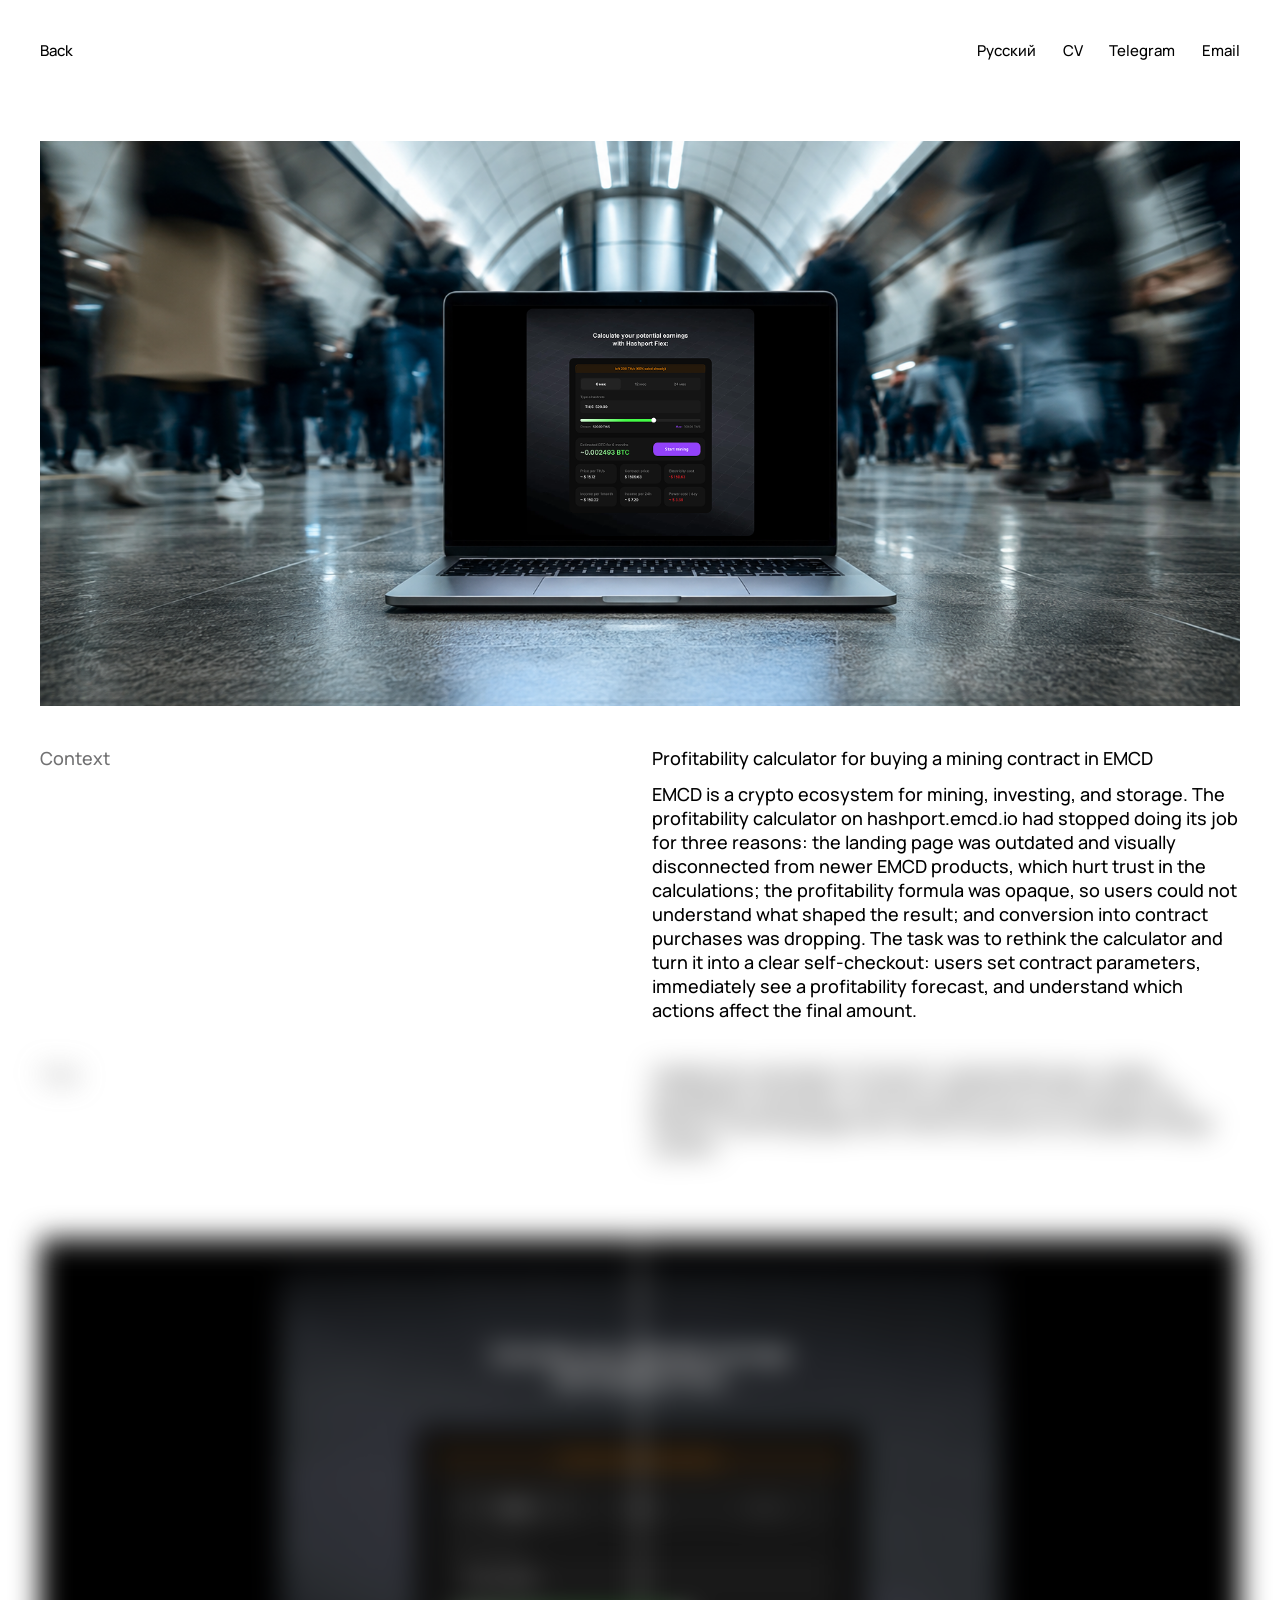
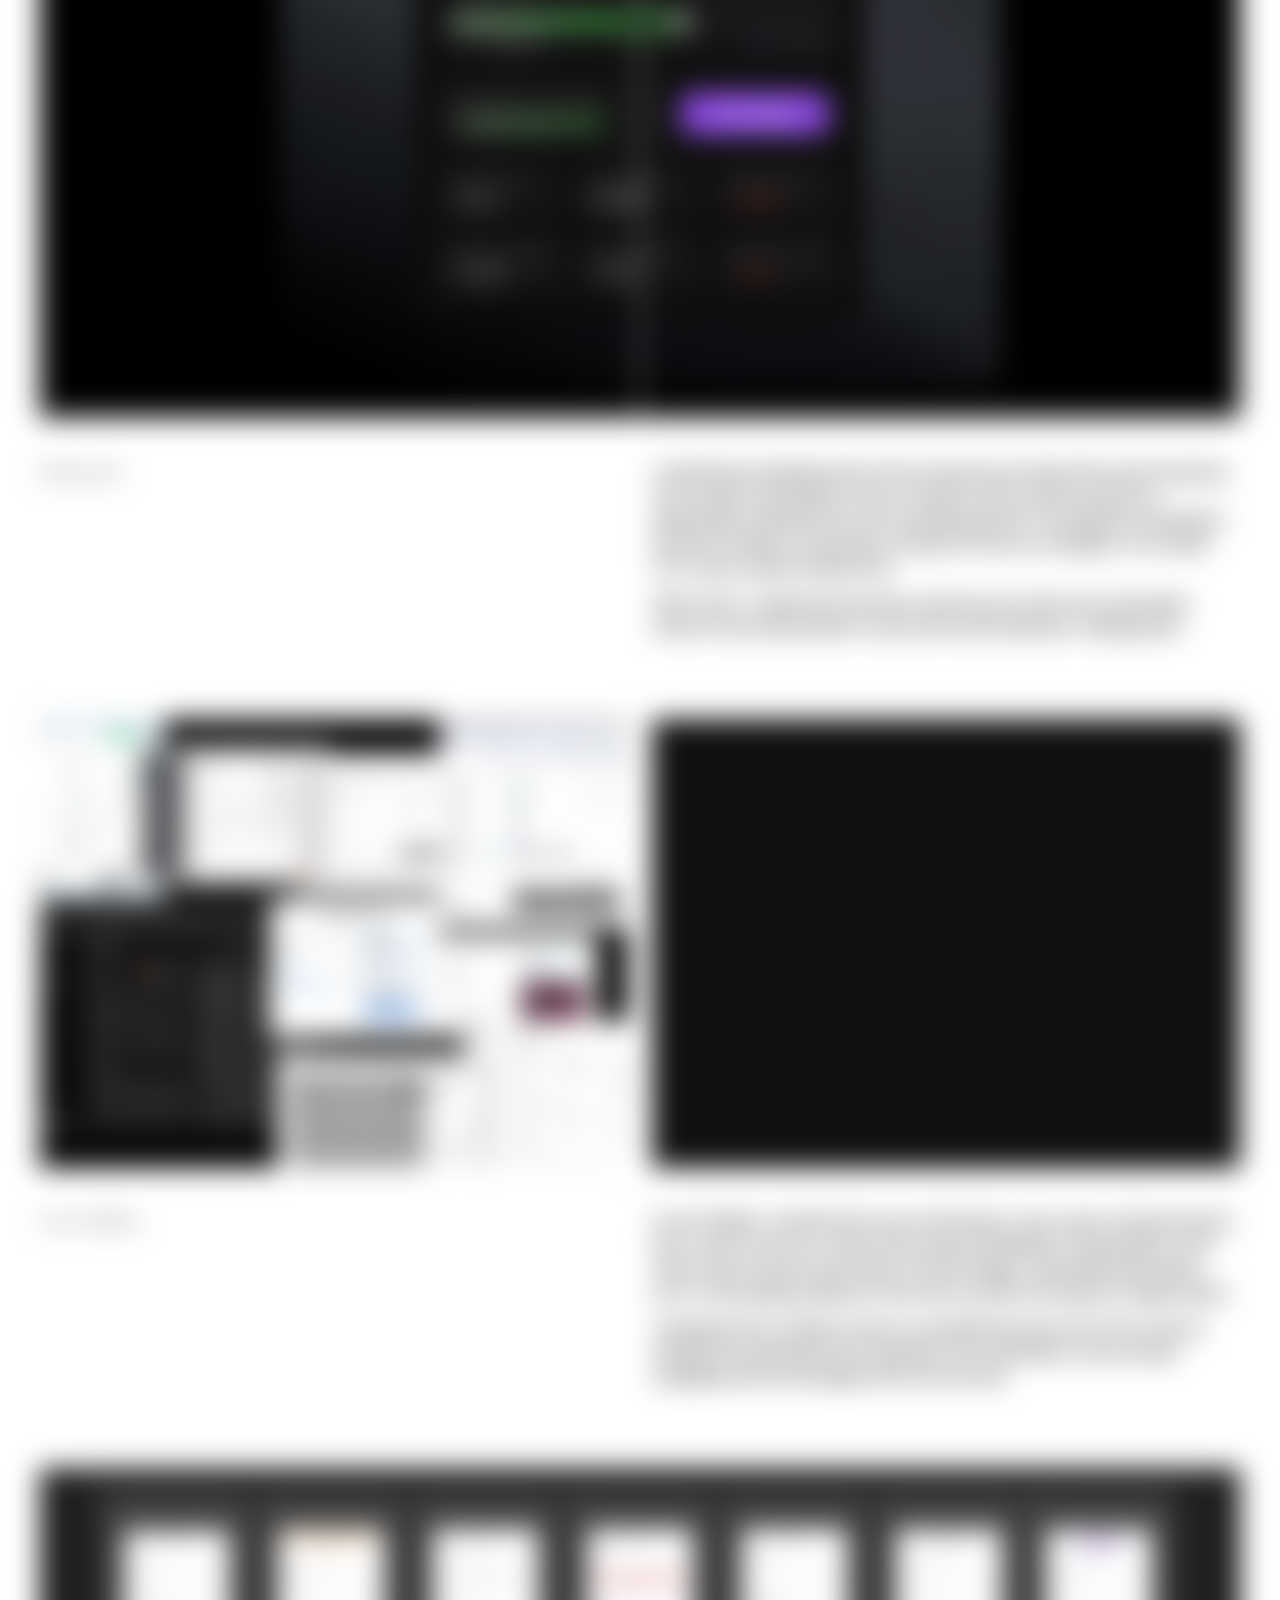
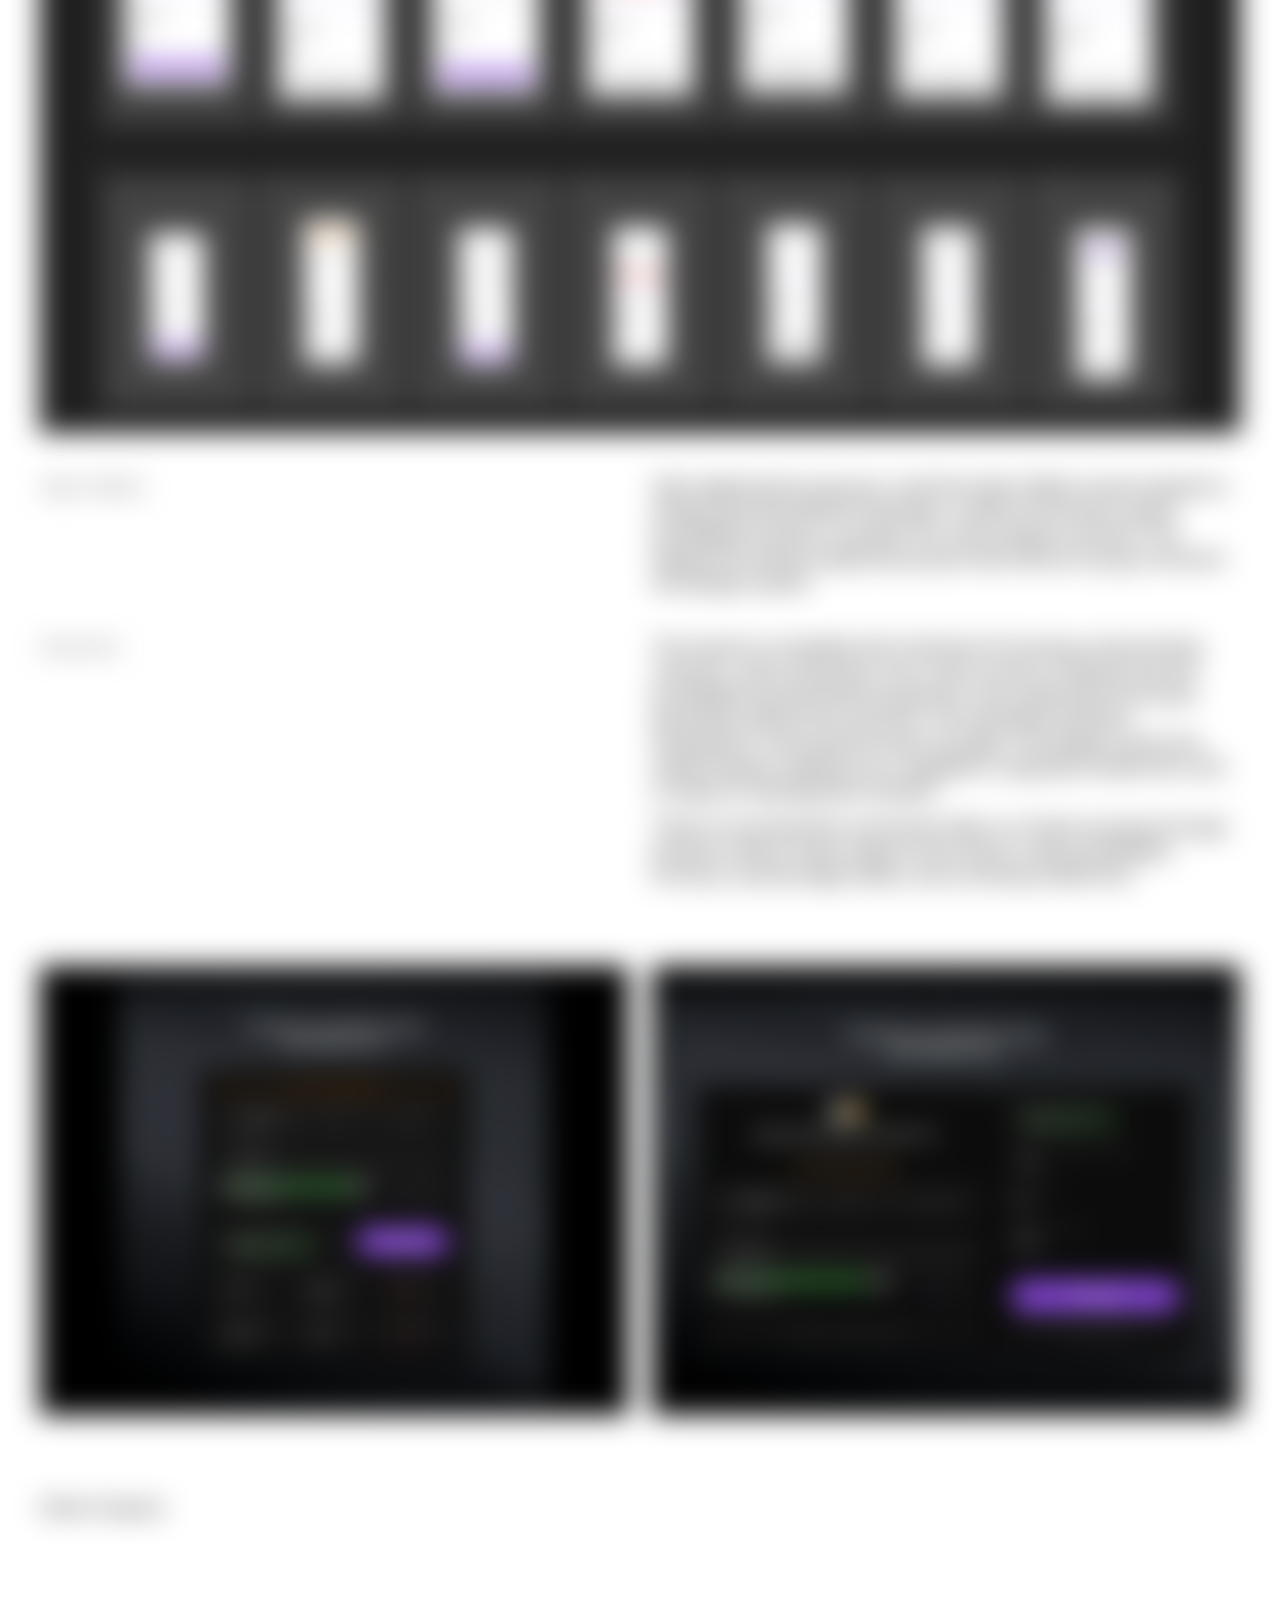
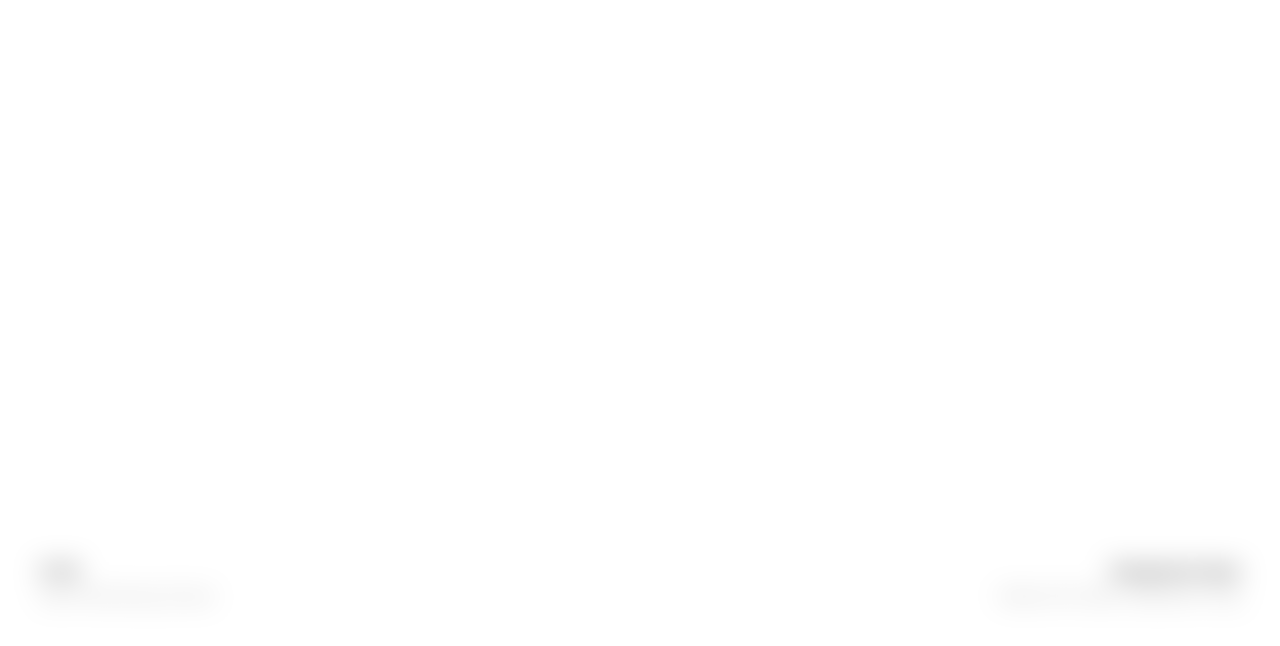
==== emcd.html @ fde72628 "Add bilingual language switcher" ====
<!DOCTYPE html>
<html lang="ru">
<head>
  <meta charset="UTF-8" />
  <meta name="viewport" content="width=device-width, initial-scale=1.0" />
  <title>EMCD — кейс Ярослава</title>
  <link rel="preconnect" href="https://fonts.googleapis.com">
  <link rel="preconnect" href="https://fonts.gstatic.com" crossorigin>
  <link href="https://fonts.googleapis.com/css2?family=Manrope:wght@500&display=swap" rel="stylesheet">
  <link rel="icon" type="image/png" sizes="16x16" href="assets/favicon-16.png" />
  <link rel="icon" type="image/png" sizes="32x32" href="assets/favicon-32.png" />
  <link rel="icon" type="image/png" sizes="512x512" href="assets/favicon-512.png" />
  <link rel="apple-touch-icon" href="assets/apple-touch-icon.png" />
  <link rel="stylesheet" href="styles.css?v=i18n-language-switch" />
</head>
<body>
  <main class="page case-page">
    <header class="site-header site-header--case">
      <a class="case-back-link" href="index.html#projects">Вернуться назад</a>

      <nav class="nav" aria-label="Навигация">
        <button class="language-toggle" type="button" data-language-toggle aria-label="Переключить язык на английский">English</button>
        <a href="https://disk.yandex.ru/i/p9AXZRnwgouGiw" target="_blank" rel="noreferrer">CV</a>
        <a href="https://t.me/flayleone" target="_blank" rel="noreferrer">Telegram</a>
        <a href="mailto:design.flayle@mail.ru" aria-label="Написать письмо на design.flayle@mail.ru">Почта</a>
      </nav>
    </header>

    <article class="case-detail" aria-labelledby="emcd-case-title">
      <div class="case-section case-section--intro">
        <section class="case-detail__hero">
          <video
            class="case-detail__video"
            src="assets/video/hero-hover.mp4"
            poster="assets/figma/emcd-case/hero.png"
            autoplay
            muted
            loop
            playsinline
            preload="auto"
            aria-label="Анимация калькулятора доходности EMCD"
          ></video>
        </section>

        <section class="case-text-stack" aria-label="Описание проекта EMCD">
        <div class="case-row">
          <p class="case-row__label">Контекст</p>
          <div class="case-row__content">
            <h1 id="emcd-case-title">Калькулятор доходности для покупки майнинг-контракта в EMCD</h1>
            <p>EMCD — крипто-экосистема для майнинга, инвестиций и хранения. Калькулятор доходности на hashport.emcd.io перестал справляться со своей задачей по трём причинам: лендинг устарел и визуально выпадал из новых продуктов EMCD, что подрывало доверие к расчётам; формула доходности была непрозрачной, и пользователь не понимал, из чего складывается результат; на этом фоне снижалась конверсия в покупку контракта. Нужно было переосмыслить калькулятор и превратить его в понятный self-checkout: пользователь задаёт параметры контракта, сразу видит прогноз доходности и понимает, какие действия влияют на итоговую сумму.</p>
          </div>
        </div>

        <div class="case-row">
          <p class="case-row__label">Задача</p>
          <p class="case-row__content">Обновить UX и UI калькулятора: пересобрать ввод данных, состояния, расчёт доходности и мобильный сценарий так, чтобы решение легло в визуальный язык EMCD даже без доступа к полноценной дизайн-системе.</p>
        </div>
        </section>
      </div>

      <div class="case-section">
        <section class="case-before-after" aria-label="Сравнение первого и обновлённого варианта калькулятора">
        <div class="before-after" data-before-after data-no-lightbox>
          <figure class="before-after__figure before-after__figure--after">
            <img src="assets/figma/emcd-case/calculator-expanded.png" alt="Расширенный вариант калькулятора EMCD" loading="lazy" decoding="async" draggable="false" />
            <figcaption class="before-after__label before-after__label--after">Стало</figcaption>
          </figure>
          <figure class="before-after__figure before-after__figure--before">
            <img src="assets/figma/emcd-case/calculator-compact.png" alt="Компактный вариант калькулятора EMCD" loading="lazy" decoding="async" draggable="false" />
            <figcaption class="before-after__label before-after__label--before">Было</figcaption>
          </figure>
          <div class="before-after__divider" aria-hidden="true">
            <span class="before-after__handle"></span>
          </div>
          <input class="before-after__range" type="range" min="0" max="100" value="50" aria-label="Проведите, чтобы сравнить было и стало" oninput="this.closest('.before-after').style.setProperty('--position', `${this.value}%`)" />
        </div>
        </section>

        <section class="case-row">
        <p class="case-row__label">Дискавери</p>
        <div class="case-row__content">
          <p>Я начал с разбора сценария покупки контракта и изучил, как похожие калькуляторы устроены в финтехе и криптопродуктах. Отдельно отметил точки потери доверия: непрозрачную формулу расчёта, скрытые ограничения, резкую смену валюты, неочевидный CTA и слабый мобильный сценарий.</p>
          <p>После этого собрал референсы интерфейсов, где калькулятор работает не как декоративный блок, а как главный инструмент принятия решения.</p>
        </div>
        </section>
      </div>

      <div class="case-section">
        <section class="case-image-grid" aria-label="Дискавери и референсы">
        <figure class="case-figure">
          <img src="assets/figma/emcd-case/discovery-board.png" alt="Доска с исследованием сценария калькулятора" loading="lazy" decoding="async" />
        </figure>
        <figure class="case-figure">
          <img src="assets/figma/emcd-case/references-board.png" alt="Доска с UI и UX референсами калькуляторов" loading="lazy" decoding="async" />
        </figure>
        </section>

        <section class="case-row">
        <p class="case-row__label">Low-fidelity</p>
        <div class="case-row__content">
          <p>В low-fidelity я проверил основную механику: как пользователь выбирает мощность, срок и валюту, где видит пересчёт доходности и в какой момент переходит к покупке. На этом же этапе заложил пустые, ошибочные и загрузочные состояния, чтобы сценарий не разваливался на краевых случаях.</p>
          <p>Мобильную версию проектировал параллельно, потому что для такого сценария нельзя просто сжать десктоп: калькулятор должен оставаться читаемым и управляемым одним большим пальцем.</p>
        </div>
        </section>
      </div>

      <div class="case-section">
        <section class="case-media-wide">
          <img src="assets/figma/emcd-case/mobile-flow.png" alt="Low-fidelity мобильный сценарий калькулятора EMCD" loading="lazy" decoding="async" />
        </section>

        <div class="case-text-stack">
          <section class="case-row">
            <p class="case-row__label">High-fidelity</p>
            <p class="case-row__content">После согласования структуры я собрал high-fidelity-версию на базе уже запущенных интерфейсов EMCD: тёмная среда, зелёный акцент доходности, фиолетовый CTA и компактные контролы. Так решение сохранило ощущение продукта без попытки заново изобретать дизайн-систему.</p>
          </section>

          <section class="case-row">
            <p class="case-row__label">Результат</p>
            <div class="case-row__content">
              <p>Получился цельный self-checkout для покупки виртуального майнинг-контракта: пользователь задаёт мощность, срок и валюту, сразу видит прогноз доходности до оплаты и понимает, как каждый параметр влияет на итог. Расчёт стал прозрачным — исчезла главная точка потери доверия. Макет покрывает ключевые состояния (empty, loading, error, disabled), отдельный мобильный поток и <span class="review-highlight">готов к передаче в разработку</span>.</p>
              <p>Продовых данных по конверсии нет, поэтому фиксирую критерии успеха: меньше шагов до результата, понятная формула доходности, закрытые краевые состояния и рабочий сценарий с телефона.</p>
            </div>
          </section>
        </div>
      </div>

      <section class="case-image-grid" aria-label="Финальный интерфейс калькулятора">
        <figure class="case-figure">
          <img src="assets/figma/emcd-case/calculator-expanded.png" alt="Финальный интерфейс калькулятора EMCD" loading="lazy" decoding="async" />
        </figure>
        <figure class="case-figure">
          <img src="assets/figma/emcd-case/final-calculator.png" alt="Экран результата расчёта доходности EMCD" loading="lazy" decoding="async" />
        </figure>
      </section>

      <section class="case-more" aria-labelledby="case-more-title">
        <h2 id="case-more-title">Другие проекты</h2>

        <div class="case-more__grid">
          <article class="project-card">
            <a class="media-link" href="https://www.figma.com/design/2gKpVwCMZ40j6hAI0BW8qh/%D1%82%D0%B5%D1%81%D1%82%D0%BE%D0%B2%D0%BE%D0%B5-%D1%82-%D0%B1%D0%B0%D0%BD%D0%BA--%D0%A5%D0%BE%D1%85%D0%BB%D0%BE%D0%B2-%D0%AF%D0%92?node-id=105-17&t=0yMS1hmKythBpdQA-1" target="_blank" rel="noreferrer" aria-label="Открыть фигму сервиса беспилотного такси">
              <img src="assets/figma/taxi.png" alt="Сервис отслеживания беспилотного такси" loading="lazy" decoding="async" />
            </a>
            <h3>Сервис отслеживания беспилотного такси для T-Bank</h3>
            <a class="text-link" href="https://www.figma.com/design/2gKpVwCMZ40j6hAI0BW8qh/%D1%82%D0%B5%D1%81%D1%82%D0%BE%D0%B2%D0%BE%D0%B5-%D1%82-%D0%B1%D0%B0%D0%BD%D0%BA--%D0%A5%D0%BE%D1%85%D0%BB%D0%BE%D0%B2-%D0%AF%D0%92?node-id=105-17&t=0yMS1hmKythBpdQA-1" target="_blank" rel="noreferrer">Открыть фигму</a>
          </article>

          <article class="project-card">
            <a class="media-link" href="nfp.html" aria-label="Открыть проект National Factoring Platform">
              <img src="assets/figma/nfp.png" alt="Факторинговая платформа на ноутбуке" loading="lazy" decoding="async" />
            </a>
            <h3>UX-переработка MVP факторинговой платформы National Factoring Platform</h3>
            <a class="text-link" href="nfp.html">Смотреть проект</a>
          </article>

          <article class="project-card">
            <a class="media-link" href="https://www.figma.com/design/1VLuXWwoQtCoX5d05HNwGK/%D0%A2%D0%B5%D1%81%D1%82%D0%BE%D0%B2%D0%BE%D0%B5-%D0%B7%D0%B0%D0%B4%D0%B0%D0%BD%D0%B8%D0%B5-%D0%B2-Stobix?node-id=2002-1115&t=e57nXk7ToE3B3E3Z-1" target="_blank" rel="noreferrer" aria-label="Открыть фигму карточки анализа сделки Stobix">
              <img src="assets/figma/stobix-card.png" alt="Карточка анализа сделки Stobix" loading="lazy" decoding="async" />
            </a>
            <h3>Переработка карточки анализа сделки для Stobix</h3>
            <a class="text-link" href="https://www.figma.com/design/1VLuXWwoQtCoX5d05HNwGK/%D0%A2%D0%B5%D1%81%D1%82%D0%BE%D0%B2%D0%BE%D0%B5-%D0%B7%D0%B0%D0%B4%D0%B0%D0%BD%D0%B8%D0%B5-%D0%B2-Stobix?node-id=2002-1115&t=e57nXk7ToE3B3E3Z-1" target="_blank" rel="noreferrer">Открыть фигму</a>
          </article>

          <article class="project-card">
            <a class="media-link" href="sp.html" aria-label="Открыть проект S&P Chat">
              <img src="assets/figma/ai-app.png" alt="Мобильное приложение в руке" loading="lazy" decoding="async" />
            </a>
            <h3>S&amp;P Chat: AI-приложение для юридических и налоговых консультаций за 1,5 недели</h3>
            <a class="text-link" href="sp.html">Смотреть проект</a>
          </article>

          <article class="project-card">
            <a class="media-link" href="https://www.figma.com/design/8olUGXQoT2VAwyUsh5hDDM/%D0%A2%D1%83%D1%80-%D0%BA%D0%B0%D1%80%D1%82%D0%B0-%D0%BA%D0%BE%D0%BD%D1%86%D0%B5%D0%BF%D1%82%D0%B8%D0%BC?node-id=0-1&t=7gcyGFzKvaqIwpCJ-1" target="_blank" rel="noreferrer" aria-label="Открыть фигму ТурКарта">
              <img src="assets/figma/turcard.png" alt="Мобильный интерфейс ТурКарта" loading="lazy" decoding="async" />
            </a>
            <h3>Концепт мобильного продукта для ТурКарты</h3>
            <a class="text-link" href="https://www.figma.com/design/8olUGXQoT2VAwyUsh5hDDM/%D0%A2%D1%83%D1%80-%D0%BA%D0%B0%D1%80%D1%82%D0%B0-%D0%BA%D0%BE%D0%BD%D1%86%D0%B5%D0%BF%D1%82%D0%B8%D0%BC?node-id=0-1&t=7gcyGFzKvaqIwpCJ-1" target="_blank" rel="noreferrer">Открыть фигму</a>
          </article>
        </div>
      </section>
    </article>

    <footer class="footer">
      <div>
        <time id="local-time" datetime="">07:39</time>
        <p>Saint Petersburg, Russia</p>
      </div>

      <div>
        <p>Designed by flayle</p>
        <p class="footer__tools">Made with Codex, Seedance, Kling</p>
      </div>
    </footer>
  </main>

  <script src="script.js?v=i18n-language-switch"></script>
</body>
</html>
---- styles.css ----
:root {
  --bg: #ffffff;
  --text: #000000;
  --link: #0400ff;
  --muted: rgba(0, 0, 0, 0.7);
  --faded: rgba(0, 0, 0, 0.3);
  --white-soft: rgba(255, 255, 255, 0.8);
  --gutter: 40px;
  --content-max: 1840px;
  --column-gap: 24px;
  --grid-columns: repeat(12, minmax(0, 1fr));
  --text-column: 908px;
  --label-column: 597px;
  --section-gap: 120px;
  --hero-stack-gap: 72px;
  --card-media-gap: 24px;
  --card-text-gap: 18px;
  --body-size: clamp(18px, 1.25vw, 24px);
  --link-size: clamp(15px, 0.94vw, 18px);
  --small-size: 18px;
}

* {
  box-sizing: border-box;
}

html {
  min-height: 100%;
  scroll-behavior: smooth;
}

body {
  min-height: 100%;
  margin: 0;
  overflow-x: hidden;
  background: var(--bg);
  color: var(--text);
  font-family: "Manrope", system-ui, -apple-system, BlinkMacSystemFont, "Segoe UI", sans-serif;
  font-size: var(--body-size);
  font-weight: 500;
  line-height: normal;
  font-synthesis: none;
  overflow-wrap: break-word;
}

body.is-thinking {
  cursor: none;
}

body.is-thinking a {
  cursor: none;
}

body.is-lightbox-open {
  overflow: hidden;
}

a {
  color: inherit;
}

p,
h1,
h2,
h3 {
  margin: 0;
  font: inherit;
}

img {
  display: block;
  width: 100%;
  height: 100%;
}

.visually-hidden {
  position: absolute;
  width: 1px;
  height: 1px;
  overflow: hidden;
  clip: rect(0 0 0 0);
  white-space: nowrap;
  clip-path: inset(50%);
}

.page {
  width: min(100%, calc(var(--content-max) + var(--gutter) * 2));
  margin: 0 auto;
  padding: 40px var(--gutter);
  animation: pageSmokeIn 1800ms cubic-bezier(0.16, 1, 0.3, 1) 120ms both;
}

.site-header {
  display: grid;
  grid-template-columns: var(--grid-columns);
  align-items: start;
  gap: var(--column-gap);
}

.site-header:not(.site-header--case) .intro {
  grid-column: 1 / span 5;
  text-wrap: pretty;
}

.site-header:not(.site-header--case) > .nav {
  grid-column: 8 / -1;
  justify-self: end;
}

.nav {
  display: flex;
  flex-wrap: wrap;
  align-items: center;
  justify-content: flex-end;
  gap: clamp(20px, 2.08vw, 40px);
  font-size: var(--link-size);
  white-space: nowrap;
}

.nav a,
.language-toggle {
  color: var(--text);
  text-decoration: none;
  transition: opacity 180ms ease;
}

.language-toggle {
  appearance: none;
  padding: 0;
  border: 0;
  background: transparent;
  font: inherit;
  cursor: pointer;
}

.nav a:hover,
.nav a:focus-visible,
.language-toggle:hover,
.language-toggle:focus-visible {
  opacity: 0.55;
}

.hero-project {
  margin-top: 72px;
}

.media-link {
  position: relative;
  display: block;
  overflow: hidden;
  background: #e9e9e9;
  color: inherit;
  isolation: isolate;
  text-decoration: none;
}

.media-link::after {
  content: "";
  position: absolute;
  inset: 0;
  z-index: 1;
  background: rgba(0, 0, 0, 0);
  pointer-events: none;
  transition: background 260ms ease;
}

.media-link img,
.hover-video {
  object-fit: cover;
  transform: scale(1.001);
  transition: transform 520ms cubic-bezier(0.22, 1, 0.36, 1);
}

.hover-video {
  position: absolute;
  inset: 0;
  z-index: 1;
  width: 100%;
  height: 100%;
  opacity: 0;
  pointer-events: none;
  transition: opacity 260ms ease, transform 520ms cubic-bezier(0.22, 1, 0.36, 1);
}

.media-link:hover::after {
  background: rgba(0, 0, 0, 0.08);
}

.media-link:hover img,
.media-link:hover .hover-video {
  transform: scale(1.035);
}

.media-link:hover .hover-video,
.media-link.is-video-active .hover-video {
  opacity: 1;
}

.media-link--wide {
  aspect-ratio: 1840 / 867;
}

.media-caption {
  position: absolute;
  left: clamp(16px, 2.17vw, 42px);
  bottom: clamp(16px, 2.08vw, 40px);
  z-index: 3;
  max-width: calc(100% - 32px);
  color: var(--white-soft);
  font-size: var(--body-size);
  line-height: normal;
  opacity: 0.8;
  transform: translateY(0);
  transition: opacity 260ms ease, transform 260ms ease;
}

.media-link:hover .media-caption {
  opacity: 1;
  transform: translateY(-4px);
}

.case-summary {
  display: grid;
  grid-template-columns: var(--grid-columns);
  align-items: start;
  gap: var(--column-gap);
}

.case-summary--hero {
  margin-top: 24px;
}

.case-summary__title {
  display: flex;
  flex-direction: column;
  align-items: flex-start;
  gap: var(--card-text-gap);
  width: 100%;
  max-width: var(--label-column);
}

.case-summary__title--emcd {
  text-wrap: balance;
}

.case-summary p {
  grid-column: 7 / -1;
  max-width: var(--text-column);
}

.case-summary__title {
  grid-column: 1 / span 4;
}

.case-summary__description {
  color: #717172;
}

.text-link {
  display: inline-flex;
  align-items: center;
  width: fit-content;
  margin-top: 20px;
  color: var(--link);
  font-size: var(--link-size);
  line-height: normal;
  text-decoration: underline;
  text-decoration-thickness: 1px;
  text-underline-offset: 2px;
  transition: opacity 180ms ease, transform 180ms ease;
}

.text-link:hover,
.text-link:focus-visible {
  opacity: 0.62;
  transform: translateY(-1px);
}

.review-highlight {
  border-radius: 0;
  background: none;
  color: inherit;
}

.project-grid {
  display: grid;
  gap: var(--column-gap);
  align-items: start;
}

.project-grid--featured {
  grid-template-columns: var(--grid-columns);
  margin-top: 72px;
}

.project-grid--tests {
  grid-template-columns: var(--grid-columns);
}

.project-grid--featured > .project-card:nth-child(1),
.article-grid > .article-preview:nth-child(1) {
  grid-column: 1 / span 6;
}

.project-grid--featured > .project-card:nth-child(2),
.article-grid > .article-preview:nth-child(2) {
  grid-column: 7 / span 6;
}

.project-grid--tests > .project-card:nth-child(1) {
  grid-column: 1 / span 4;
}

.project-grid--tests > .project-card:nth-child(2) {
  grid-column: 5 / span 4;
}

.project-grid--tests > .project-card:nth-child(3) {
  grid-column: 9 / span 4;
}

.project-card,
.article-preview {
  min-width: 0;
}

.project-card .media-link {
  aspect-ratio: 908 / 694;
}

.project-grid--tests .media-link {
  aspect-ratio: 597 / 456;
}

.project-card h2,
.project-card h3 {
  max-width: 597px;
  margin-top: var(--card-media-gap);
  text-wrap: pretty;
}

.project-grid--tests h3 {
  margin-top: 20px;
}

.case-summary__title .text-link,
.project-card .text-link {
  margin-top: 0;
}

.project-card h2 + .text-link,
.project-card h3 + .text-link {
  margin-top: var(--card-text-gap);
}

.project-grid--tests h3 + .text-link,
.case-more .project-card h3 + .text-link {
  margin-top: 20px;
}

.about {
  display: grid;
  grid-template-columns: repeat(2, minmax(0, 1fr));
  gap: var(--column-gap);
  margin-top: 72px;
}

.about--visual {
  position: relative;
  min-height: 694px;
  display: flex;
  align-items: flex-end;
  overflow: hidden;
  padding: 40px;
  color: #ffffff;
  isolation: isolate;
}

.about__image,
.about__shade {
  position: absolute;
  inset: 0;
  z-index: -2;
}

.about__image {
  object-fit: cover;
  object-position: center 48%;
}

.about__shade {
  z-index: -1;
  background: linear-gradient(180deg, rgba(0, 0, 0, 0.3) 0%, rgba(0, 0, 0, 0.5) 100%);
}

.about__content {
  position: relative;
  z-index: 1;
  display: grid;
  grid-template-columns: minmax(0, 777px) minmax(0, 777px);
  gap: clamp(48px, 6.3vw, 116px);
  align-items: end;
  width: 100%;
}

.section-label {
  margin-bottom: 20px;
  color: currentColor;
  font-size: var(--link-size);
  opacity: 0.7;
}

.about h2 {
  max-width: 777px;
  text-wrap: pretty;
}

.facts {
  display: flex;
  flex-direction: column;
  gap: 16px;
  max-width: 777px;
}

.section-block {
  margin-top: 72px;
}

.section-title {
  margin-bottom: 20px;
}

.section-block--articles {
  margin-top: 72px;
}

.article-grid {
  display: grid;
  grid-template-columns: var(--grid-columns);
  gap: var(--column-gap);
}

.media-link--article {
  aspect-ratio: 908 / 504;
}

.article-preview h3 {
  max-width: 753px;
  margin-top: 20px;
  text-wrap: pretty;
}

.article-links {
  display: flex;
  gap: 24px;
}

.article-links .text-link {
  margin-top: 20px;
}

.footer {
  display: flex;
  align-items: flex-end;
  justify-content: space-between;
  gap: var(--column-gap);
  margin-top: 120px;
  font-size: var(--link-size);
}

.footer > div {
  width: 220px;
}

.footer > div:last-child {
  width: max-content;
  text-align: right;
}

.footer p:last-child {
  margin-top: 4px;
  color: var(--faded);
}

.footer__tools {
  white-space: nowrap;
}

.site-header--case {
  grid-template-columns: var(--grid-columns);
}

.site-header--case .case-back-link {
  grid-column: 1 / span 4;
}

.site-header--case > .nav {
  grid-column: 8 / -1;
  justify-self: end;
}

.case-back-link {
  color: var(--text);
  font-size: var(--link-size);
  text-decoration: none;
  transition: opacity 180ms ease;
}

.case-back-link:hover,
.case-back-link:focus-visible {
  opacity: 0.55;
}

.case-detail {
  display: flex;
  flex-direction: column;
  gap: 80px;
  margin-top: 80px;
}

.case-section {
  display: flex;
  flex-direction: column;
  gap: 40px;
}

.case-detail__hero {
  overflow: hidden;
  aspect-ratio: 1840 / 867;
  background: #101010;
}

.case-detail__video {
  display: block;
  width: 100%;
  height: 100%;
  object-fit: cover;
}

.case-text-stack {
  display: flex;
  flex-direction: column;
  gap: 40px;
}

.case-row {
  display: grid;
  grid-template-columns: var(--grid-columns);
  align-items: start;
  gap: var(--column-gap);
  width: 100%;
}

.case-row__label {
  grid-column: 1 / span 4;
  color: #717172;
  font-size: var(--small-size);
}

.case-row__content {
  grid-column: 7 / -1;
  display: grid;
  gap: 12px;
  max-width: var(--text-column);
}

.case-row__content:is(ul, ol) {
  display: block;
}

.case-row__content ul,
.case-row__content ol,
ul.case-row__content,
ol.case-row__content {
  margin: 0;
  padding-left: 1.35em;
}

.case-row__content li + li,
ul.case-row__content li + li,
ol.case-row__content li + li {
  margin-top: 6px;
}

.case-row__content h1 {
  text-wrap: balance;
}

.case-row__content p {
  text-wrap: pretty;
}

.case-image-grid {
  display: grid;
  grid-template-columns: var(--grid-columns);
  gap: var(--column-gap);
}

.case-image-grid > .case-figure:nth-child(odd) {
  grid-column: 1 / span 6;
}

.case-image-grid > .case-figure:nth-child(even) {
  grid-column: 7 / span 6;
}

.case-figure {
  min-width: 0;
  aspect-ratio: 908 / 694;
  margin: 0;
  overflow: hidden;
  background: #101010;
}

.case-figure img,
.case-media-wide img {
  object-fit: cover;
}

.is-zoomable-image {
  cursor: zoom-in;
}

.case-media-wide {
  overflow: hidden;
  aspect-ratio: 1840 / 867;
  background: #101010;
}

.case-before-after {
  width: 100%;
}

.before-after {
  --position: 50%;
  position: relative;
  overflow: hidden;
  aspect-ratio: 2940 / 1912;
  background: #101010;
  cursor: ew-resize;
  isolation: isolate;
  touch-action: none;
  user-select: none;
}

.before-after__figure {
  position: absolute;
  inset: 0;
  margin: 0;
  pointer-events: none;
}

.before-after__figure img {
  object-fit: contain;
}

.before-after__figure--after {
  z-index: 1;
}

.before-after__figure--before {
  z-index: 2;
  clip-path: inset(0 calc(100% - var(--position)) 0 0);
}

.before-after__label {
  position: absolute;
  top: 20px;
  z-index: 3;
  padding: 8px 12px;
  border: 1px solid rgba(255, 255, 255, 0.14);
  border-radius: 999px;
  background: rgba(0, 0, 0, 0.58);
  color: #fff;
  font-size: 14px;
  line-height: 1;
  backdrop-filter: blur(14px);
}

.before-after__label--before {
  left: 20px;
}

.before-after__label--after {
  right: 20px;
}

.before-after__divider {
  position: absolute;
  top: 0;
  bottom: 0;
  left: var(--position);
  z-index: 4;
  width: 2px;
  background: rgba(255, 255, 255, 0.92);
  box-shadow: 0 0 24px rgba(0, 0, 0, 0.24);
  transform: translateX(-50%);
  pointer-events: none;
}

.before-after__handle {
  position: absolute;
  top: 50%;
  left: 50%;
  width: 48px;
  height: 48px;
  border: 1px solid rgba(255, 255, 255, 0.44);
  border-radius: 50%;
  background: rgba(0, 0, 0, 0.72);
  box-shadow: 0 12px 32px rgba(0, 0, 0, 0.28);
  transform: translate(-50%, -50%);
  backdrop-filter: blur(14px);
}

.before-after__handle::before,
.before-after__handle::after {
  content: "";
  position: absolute;
  top: 50%;
  width: 9px;
  height: 9px;
  border-top: 2px solid #fff;
  border-left: 2px solid #fff;
}

.before-after__handle::before {
  left: 15px;
  transform: translateY(-50%) rotate(-45deg);
}

.before-after__handle::after {
  right: 15px;
  transform: translateY(-50%) rotate(135deg);
}

.before-after__range {
  position: absolute;
  inset: 0;
  z-index: 6;
  width: 100%;
  height: 100%;
  margin: 0;
  -webkit-appearance: none;
  appearance: none;
  background: transparent;
  cursor: ew-resize;
  opacity: 0.001;
}

.before-after__range::-webkit-slider-runnable-track {
  width: 100%;
  height: 100%;
  background: transparent;
}

.before-after__range::-webkit-slider-thumb {
  width: 64px;
  height: 100%;
  -webkit-appearance: none;
  appearance: none;
  background: transparent;
}

.before-after__range::-moz-range-track {
  width: 100%;
  height: 100%;
  background: transparent;
  border: 0;
}

.before-after__range::-moz-range-thumb {
  width: 64px;
  height: 100%;
  border: 0;
  background: transparent;
}

.before-after:focus-within .before-after__handle {
  outline: 2px solid var(--link);
  outline-offset: 4px;
}

.case-image-strip {
  position: relative;
  display: flex;
  gap: var(--column-gap);
  width: 100%;
  margin-right: calc(var(--gutter) * -1);
  overflow-x: auto;
  padding-right: var(--gutter);
  scroll-snap-type: x proximity;
  scrollbar-width: none;
}

.case-image-strip::-webkit-scrollbar {
  display: none;
}

.case-figure--strip {
  flex: 0 0 calc((100% - var(--column-gap)) / 2);
  aspect-ratio: 892 / 477;
  scroll-snap-align: start;
}

.case-figure--sp-board,
.case-figure--sp-concept {
  aspect-ratio: 912 / 631;
}

.case-image-strip--sp-concept,
.case-image-strip--sp-flow {
  gap: 24px;
}

.case-figure--sp-concept {
  flex: 0 0 calc((100% - 24px) / 2);
  scroll-snap-align: start;
}

.case-figure--sp-concept-wide {
  flex: 0 0 min(92vw, 1687px);
  aspect-ratio: 1687 / 631;
  scroll-snap-align: start;
}

.case-image-strip--sp-flow {
  align-items: stretch;
}

.case-figure--sp-flow {
  flex: 0 0 auto;
  width: auto;
  height: clamp(320px, 34.4vw, 633px);
  aspect-ratio: var(--flow-ratio);
  scroll-snap-align: start;
}

.case-media-wide--sp-development {
  aspect-ratio: 1840 / 707;
  background: #dceeff;
}

.case-media-wide--sp-development img {
  object-fit: cover;
}

.case-more {
  display: flex;
  flex-direction: column;
  gap: 20px;
}

.case-more h2 {
  font-size: var(--body-size);
}

.case-more__grid {
  display: flex;
  gap: 24px;
  width: 100%;
  margin-right: calc(var(--gutter) * -1);
  overflow-x: auto;
  padding-right: var(--gutter);
  scroll-snap-type: x proximity;
  scrollbar-width: none;
}

.case-more__grid::-webkit-scrollbar {
  display: none;
}

.case-more__grid .project-card {
  flex: 0 0 var(--label-column);
  scroll-snap-align: start;
}

.case-more .project-card h3 {
  margin-top: 20px;
}

.case-page .footer {
  margin-top: 80px;
}

.image-lightbox {
  position: fixed;
  inset: 0;
  z-index: 2000;
  display: flex;
  align-items: center;
  justify-content: center;
  padding: 40px;
  background: rgba(0, 0, 0, 0.86);
  opacity: 0;
  cursor: zoom-out;
  transition: opacity 180ms ease;
}

.image-lightbox.is-open {
  opacity: 1;
}

.image-lightbox img {
  width: auto;
  max-width: min(100%, 1840px);
  height: auto;
  max-height: calc(100vh - 80px);
  object-fit: contain;
  box-shadow: 0 24px 90px rgba(0, 0, 0, 0.35);
  transform: scale(0.985);
  transition: transform 180ms ease;
}

.image-lightbox.is-open img {
  transform: scale(1);
}

.image-lightbox__close {
  position: fixed;
  top: 24px;
  right: 24px;
  padding: 0;
  border: 0;
  background: transparent;
  color: #ffffff;
  font: inherit;
  font-size: var(--link-size);
  cursor: pointer;
  opacity: 0.72;
  transition: opacity 180ms ease;
}

.image-lightbox__close:hover,
.image-lightbox__close:focus-visible {
  opacity: 1;
}

.thinking-cursor {
  --cursor-x: -120px;
  --cursor-y: -120px;
  position: fixed;
  left: 0;
  top: 0;
  z-index: 1000;
  display: block;
  color: #ffffff;
  font-size: 13px;
  line-height: 1.2;
  letter-spacing: 0;
  opacity: 0;
  pointer-events: none;
  white-space: nowrap;
  transform: translate3d(var(--cursor-x), var(--cursor-y), 0) translate(16px, -4px);
  transition: opacity 140ms ease, transform 180ms ease;
}

.thinking-cursor span {
  display: inline-block;
  opacity: 0;
  transform: translateY(-10px);
}

body.is-thinking .thinking-cursor {
  opacity: 1;
  transform: translate3d(var(--cursor-x), var(--cursor-y), 0) translate(16px, 14px);
}

body.is-thinking .thinking-cursor span {
  animation: thinkingLetterType 280ms cubic-bezier(0.2, 0.9, 0.2, 1) forwards;
  animation-delay: calc(var(--letter-index) * 34ms);
}

.thinking-cursor::after {
  content: "";
  display: inline-block;
  width: 1px;
  height: 1em;
  margin-left: 2px;
  vertical-align: -0.12em;
  background: currentColor;
  opacity: 0;
}

body.is-thinking .thinking-cursor::after {
  opacity: 0.55;
  animation: thinkingCaret 900ms steps(1, end) infinite;
}

@keyframes thinkingLetterType {
  0% {
    opacity: 0;
    transform: translateY(-10px);
  }

  100% {
    opacity: 1;
    transform: translateY(0);
  }
}

@keyframes thinkingCaret {
  50% {
    opacity: 0;
  }
}

@keyframes pageSmokeIn {
  0% {
    opacity: 0;
    filter: blur(18px) saturate(0.86);
    transform: translate3d(0, 22px, 0) scale(0.988);
  }

  100% {
    opacity: 1;
    filter: blur(0) saturate(1);
    transform: translate3d(0, 0, 0) scale(1);
  }
}

.reveal-item {
  --reveal-delay: 0ms;
  --reveal-distance: 34px;
  transition:
    opacity 1400ms cubic-bezier(0.16, 1, 0.3, 1),
    transform 1500ms cubic-bezier(0.16, 1, 0.3, 1),
    filter 1700ms cubic-bezier(0.16, 1, 0.3, 1);
  transition-delay: var(--reveal-delay);
  will-change: opacity, transform, filter;
}

.reveal-item:not(.is-revealed) {
  opacity: 0;
  filter: blur(14px) saturate(0.82);
  transform: translate3d(0, var(--reveal-distance), 0) scale(0.985);
}

.reveal-item.is-revealed {
  opacity: 1;
  filter: blur(0) saturate(1);
  transform: translate3d(0, 0, 0) scale(1);
}

@media (max-width: 1180px) {
  :root {
    --body-size: 21px;
  }

  .site-header {
    grid-template-columns: 1fr;
  }

  .site-header:not(.site-header--case) .intro,
  .site-header:not(.site-header--case) > .nav,
  .site-header--case .case-back-link,
  .site-header--case > .nav {
    grid-column: auto;
    justify-self: start;
  }

  .nav {
    justify-content: flex-start;
  }

  .hero-project {
    margin-top: 72px;
  }

  .project-grid--tests {
    grid-template-columns: repeat(2, minmax(0, 1fr));
  }

  .project-grid--tests > .project-card {
    grid-column: auto;
  }

  .about--visual {
    min-height: 620px;
  }

  .about__content {
    grid-template-columns: 1fr;
    gap: 28px;
  }

  .case-row {
    grid-template-columns: minmax(160px, 34vw) minmax(0, 1fr);
  }

  .case-row__label,
  .case-row__content {
    grid-column: auto;
  }

}

@media (max-width: 780px) {
  :root {
    --gutter: 16px;
    --body-size: 17px;
    --link-size: 14px;
    --column-gap: 18px;
  }

  .page {
    padding-top: 22px;
    padding-bottom: 28px;
  }

  .nav {
    gap: 16px;
    row-gap: 8px;
    white-space: normal;
  }

  .hero-project {
    margin-top: 52px;
  }

  .media-link--wide {
    aspect-ratio: 16 / 10;
  }

  .case-summary,
  .project-grid--featured,
  .project-grid--tests,
  .article-grid {
    grid-template-columns: 1fr;
  }

  .case-summary__title,
  .case-summary p,
  .project-grid--featured > .project-card:nth-child(n),
  .article-grid > .article-preview:nth-child(n),
  .project-grid--tests > .project-card:nth-child(n) {
    grid-column: auto;
  }

  .case-summary--hero {
    margin-top: 24px;
    gap: 16px;
  }

  .case-summary--hero .case-summary__title {
    display: contents;
  }

  .case-summary--hero .case-summary__title h1 {
    order: 1;
  }

  .case-summary--hero .case-summary__description {
    order: 2;
    font-size: 14px;
    line-height: 1.45;
  }

  .case-summary--hero .case-summary__title .text-link {
    order: 3;
  }

  .article-links {
    flex-wrap: wrap;
    gap: 12px 18px;
  }

  .project-grid--featured {
    margin-top: 64px;
  }

  .project-grid--featured,
  .project-grid--tests,
  .article-grid {
    row-gap: 68px;
  }

  .project-card h2,
  .project-card h3 {
    margin-top: 18px;
  }

  .about,
  .section-block,
  .section-block--articles {
    margin-top: 88px;
  }

  .about--visual {
    min-height: 560px;
    padding: 28px 20px;
  }

  .about__content {
    gap: 24px;
  }

  .section-title {
    margin-bottom: 24px;
  }

  .footer {
    align-items: flex-start;
    flex-direction: column;
    gap: 24px;
    margin-top: 88px;
  }

  .footer > div,
  .footer > div:last-child {
    width: auto;
    text-align: left;
  }

  .site-header--case {
    grid-template-columns: 1fr;
  }

  .case-detail {
    gap: 72px;
    margin-top: 56px;
  }

  .case-detail__hero,
  .case-media-wide {
    aspect-ratio: 16 / 10;
  }

  .before-after__label {
    top: 14px;
    padding: 7px 10px;
    font-size: 12px;
  }

  .before-after__label--before {
    left: 14px;
  }

  .before-after__label--after {
    right: 14px;
  }

  .case-text-stack {
    gap: 32px;
  }

  .case-section {
    gap: 32px;
  }

  .case-row,
  .case-image-grid {
    grid-template-columns: 1fr;
  }

  .case-image-grid > .case-figure {
    grid-column: auto;
  }

  .case-image-strip {
    gap: 18px;
  }

  .case-figure--strip {
    flex-basis: min(84vw, 520px);
  }

  .case-image-strip--sp-concept,
  .case-image-strip--sp-flow {
    gap: 18px;
  }

  .case-figure--sp-concept {
    flex-basis: min(84vw, 520px);
  }

  .case-figure--sp-concept-wide {
    flex-basis: min(120vw, 720px);
  }

  .case-figure--sp-flow {
    height: clamp(280px, 80vw, 420px);
  }

  .case-more__grid {
    gap: 24px;
  }

  .case-more__grid .project-card {
    flex-basis: calc((100vw - var(--gutter) * 2 - 48px) / 3);
    min-width: 220px;
  }

  .case-row {
    gap: 10px;
  }

  .case-row__label {
    font-size: var(--link-size);
  }

  .case-page .footer {
    margin-top: 80px;
  }

  .image-lightbox {
    padding: 16px;
  }

  .image-lightbox img {
    max-height: calc(100vh - 32px);
  }

  .image-lightbox__close {
    top: 16px;
    right: 16px;
  }
}

@media (max-width: 480px) {
  :root {
    --body-size: 15px;
    --link-size: 13px;
  }

  .page {
    padding-top: 18px;
  }

  .site-header {
    gap: 18px;
  }

  .nav {
    gap: 14px;
    row-gap: 6px;
  }

  .hero-project {
    margin-top: 56px;
  }

  .project-grid--featured {
    margin-top: 72px;
  }

  .project-grid--featured,
  .project-grid--tests,
  .article-grid {
    row-gap: 76px;
  }

  .about--visual {
    min-height: 500px;
    padding: 22px 16px;
  }

  .intro,
  .case-summary p,
  .about h2 {
    max-width: 100%;
  }

  .media-caption {
    left: 12px;
    bottom: 12px;
    font-size: 12px;
  }

  .text-link {
    margin-top: 14px;
  }

  .about,
  .section-block,
  .section-block--articles {
    margin-top: 96px;
  }

  .case-detail {
    gap: 72px;
    margin-top: 56px;
  }

  .case-text-stack {
    gap: 32px;
  }

  .case-section {
    gap: 32px;
  }

  .case-image-grid {
    row-gap: 18px;
  }

  .before-after__handle {
    width: 42px;
    height: 42px;
  }

  .case-row__content {
    gap: 10px;
  }
}

@media (prefers-reduced-motion: reduce) {
  html {
    scroll-behavior: auto;
  }

  .reveal-item,
  .reveal-item:not(.is-revealed),
  .reveal-item.is-revealed {
    opacity: 1;
    filter: none;
    transform: none;
    transition: none !important;
  }

  .page {
    animation: none;
  }

  *,
  *::before,
  *::after {
    transition-duration: 1ms !important;
    animation-duration: 1ms !important;
  }
}
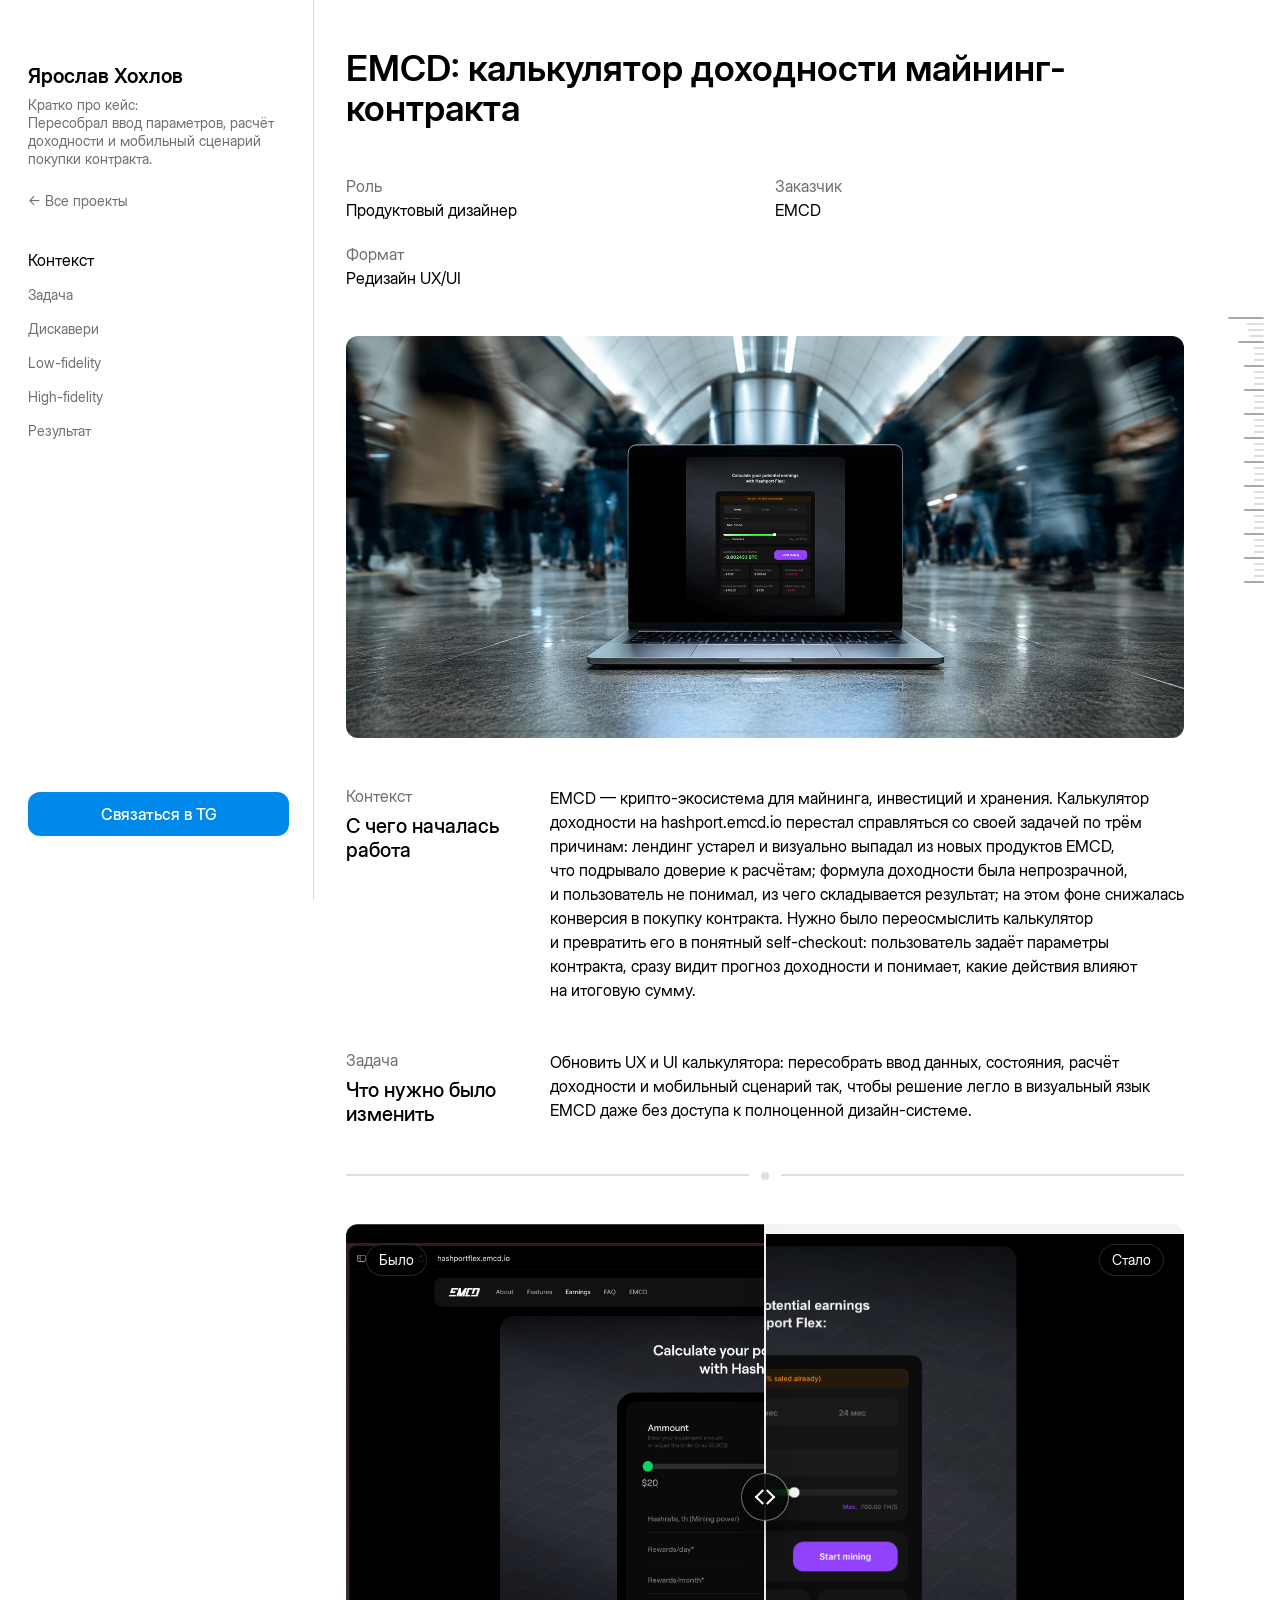
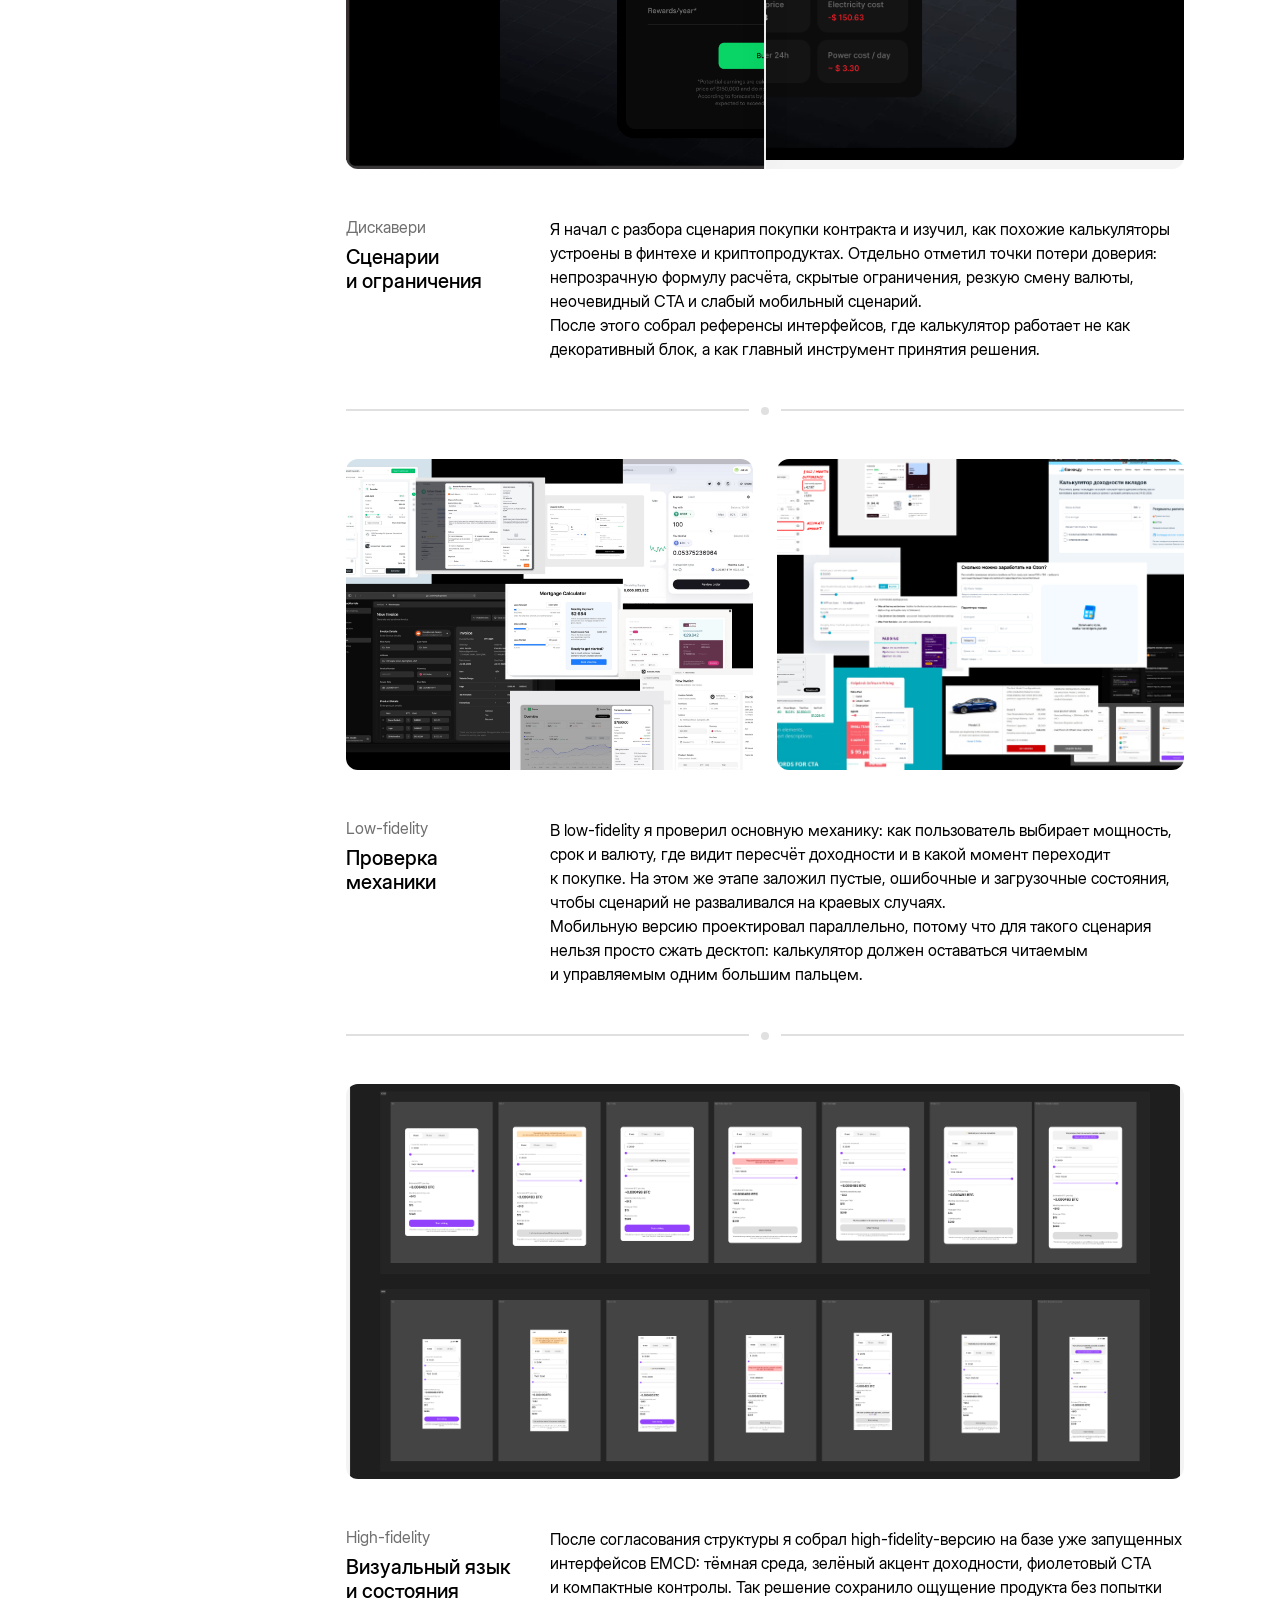
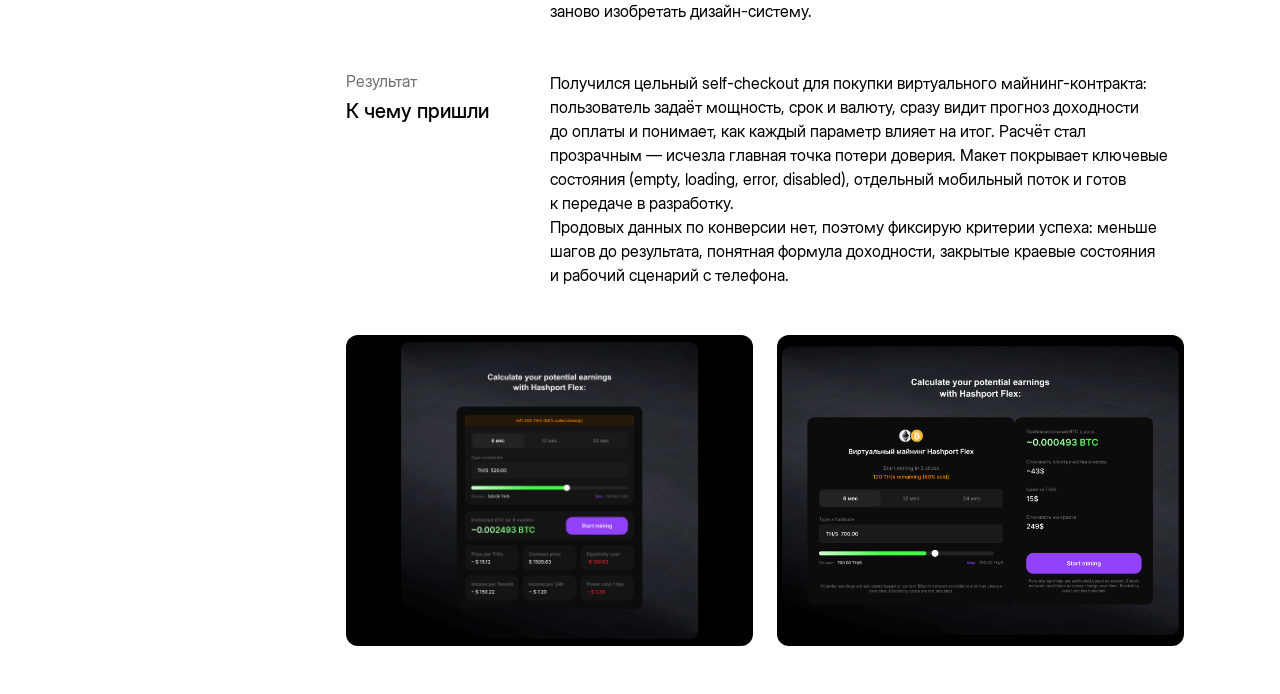
==== commit 6902161e: "Publish Juno case study and refreshed portfolio layouts" ====
--- a/emcd.html
+++ b/emcd.html
@@ -4,55 +4,54 @@
   <meta charset="UTF-8" />
   <meta name="viewport" content="width=device-width, initial-scale=1.0" />
   <title>EMCD — кейс Ярослава</title>
-  <link rel="preconnect" href="https://fonts.googleapis.com">
-  <link rel="preconnect" href="https://fonts.gstatic.com" crossorigin>
-  <link href="https://fonts.googleapis.com/css2?family=Manrope:wght@500&display=swap" rel="stylesheet">
+
+
+
   <link rel="icon" type="image/png" sizes="16x16" href="assets/favicon-16.png" />
   <link rel="icon" type="image/png" sizes="32x32" href="assets/favicon-32.png" />
   <link rel="icon" type="image/png" sizes="512x512" href="assets/favicon-512.png" />
   <link rel="apple-touch-icon" href="assets/apple-touch-icon.png" />
   <link rel="stylesheet" href="styles.css?v=i18n-language-switch" />
-</head>
-<body>
+  <link rel="stylesheet" href="case-layout.css?v=reading-9" />
+<link rel="stylesheet" href="fonts.css"><link rel="stylesheet" href="page-loading.css"></head>
+<body class="case-format"><div class="page-loader" hidden role="status" aria-label="Загрузка страницы"><div class="page-loader__shape"><img src="assets/favicon-512.png" width="88" height="88" alt=""></div></div><script src="page-loading.js"></script>
+<aside class="case-sidebar" aria-label="О кейсе и навигация">
+<a class="case-home" href="index.html" aria-label="Все проекты"><span>Ярослав Хохлов</span></a>
+<div class="case-summary-short"><p>Кратко про кейс:</p><p>Пересобрал ввод параметров, расчёт доходности и мобильный сценарий покупки контракта.</p></div>
+<a class="case-return" href="index.html">← Все проекты</a>
+<details class="case-contents" open><summary>Содержание кейса</summary><nav aria-label="Разделы кейса"><a href="#section-1" data-section="section-1">Контекст</a><a href="#section-2" data-section="section-2">Задача</a><a href="#section-3" data-section="section-3">Дискавери</a><a href="#section-4" data-section="section-4">Low-fidelity</a><a href="#section-5" data-section="section-5">High-fidelity</a><a href="#section-6" data-section="section-6">Результат</a></nav></details>
+<a class="case-contact" href="https://t.me/flayleone" target="_blank" rel="noreferrer">Связаться в TG</a>
+</aside>
   <main class="page case-page">
-    <header class="site-header site-header--case">
-      <a class="case-back-link" href="index.html#projects">Вернуться назад</a>
 
-      <nav class="nav" aria-label="Навигация">
-        <button class="language-toggle" type="button" data-language-toggle aria-label="Переключить язык на английский">English</button>
-        <a href="https://disk.yandex.ru/i/p9AXZRnwgouGiw" target="_blank" rel="noreferrer">CV</a>
-        <a href="https://t.me/flayleone" target="_blank" rel="noreferrer">Telegram</a>
-        <a href="mailto:design.flayle@mail.ru" aria-label="Написать письмо на design.flayle@mail.ru">Почта</a>
-      </nav>
-    </header>
 
     <article class="case-detail" aria-labelledby="emcd-case-title">
+<header class="case-heading"><h1 id="emcd-case-title">EMCD: калькулятор доходности майнинг-контракта</h1><dl class="case-meta"><div><dt>Роль</dt><dd>Продуктовый дизайнер</dd><dt>Формат</dt><dd>Редизайн UX/UI</dd></div><div><dt>Заказчик</dt><dd>EMCD</dd></div></dl></header>
       <div class="case-section case-section--intro">
         <section class="case-detail__hero">
           <video
             class="case-detail__video"
             src="assets/video/hero-hover.mp4"
             poster="assets/figma/emcd-case/hero.png"
-            autoplay
             muted
             loop
             playsinline
-            preload="auto"
+            preload="metadata"
             aria-label="Анимация калькулятора доходности EMCD"
           ></video>
         </section>
 
         <section class="case-text-stack" aria-label="Описание проекта EMCD">
-        <div class="case-row">
-          <p class="case-row__label">Контекст</p>
+        <div class="case-row" id="section-1" tabindex="-1">
+<div class="case-section-heading"><p class="case-eyebrow">Контекст</p><h2>С чего началась работа</h2></div>
           <div class="case-row__content">
-            <h1 id="emcd-case-title">Калькулятор доходности для покупки майнинг-контракта в EMCD</h1>
+
             <p>EMCD — крипто-экосистема для майнинга, инвестиций и хранения. Калькулятор доходности на hashport.emcd.io перестал справляться со своей задачей по трём причинам: лендинг устарел и визуально выпадал из новых продуктов EMCD, что подрывало доверие к расчётам; формула доходности была непрозрачной, и пользователь не понимал, из чего складывается результат; на этом фоне снижалась конверсия в покупку контракта. Нужно было переосмыслить калькулятор и превратить его в понятный self-checkout: пользователь задаёт параметры контракта, сразу видит прогноз доходности и понимает, какие действия влияют на итоговую сумму.</p>
           </div>
         </div>
 
-        <div class="case-row">
-          <p class="case-row__label">Задача</p>
+        <div class="case-row" id="section-2" tabindex="-1">
+<div class="case-section-heading"><p class="case-eyebrow">Задача</p><h2>Что нужно было изменить</h2></div>
           <p class="case-row__content">Обновить UX и UI калькулятора: пересобрать ввод данных, состояния, расчёт доходности и мобильный сценарий так, чтобы решение легло в визуальный язык EMCD даже без доступа к полноценной дизайн-системе.</p>
         </div>
         </section>
@@ -76,8 +75,8 @@
         </div>
         </section>
 
-        <section class="case-row">
-        <p class="case-row__label">Дискавери</p>
+        <section class="case-row" id="section-3" tabindex="-1">
+<div class="case-section-heading"><p class="case-eyebrow">Дискавери</p><h2>Сценарии и ограничения</h2></div>
         <div class="case-row__content">
           <p>Я начал с разбора сценария покупки контракта и изучил, как похожие калькуляторы устроены в финтехе и криптопродуктах. Отдельно отметил точки потери доверия: непрозрачную формулу расчёта, скрытые ограничения, резкую смену валюты, неочевидный CTA и слабый мобильный сценарий.</p>
           <p>После этого собрал референсы интерфейсов, где калькулятор работает не как декоративный блок, а как главный инструмент принятия решения.</p>
@@ -95,8 +94,8 @@
         </figure>
         </section>
 
-        <section class="case-row">
-        <p class="case-row__label">Low-fidelity</p>
+        <section class="case-row" id="section-4" tabindex="-1">
+<div class="case-section-heading"><p class="case-eyebrow">Low-fidelity</p><h2>Проверка механики</h2></div>
         <div class="case-row__content">
           <p>В low-fidelity я проверил основную механику: как пользователь выбирает мощность, срок и валюту, где видит пересчёт доходности и в какой момент переходит к покупке. На этом же этапе заложил пустые, ошибочные и загрузочные состояния, чтобы сценарий не разваливался на краевых случаях.</p>
           <p>Мобильную версию проектировал параллельно, потому что для такого сценария нельзя просто сжать десктоп: калькулятор должен оставаться читаемым и управляемым одним большим пальцем.</p>
@@ -110,13 +109,13 @@
         </section>
 
         <div class="case-text-stack">
-          <section class="case-row">
-            <p class="case-row__label">High-fidelity</p>
+          <section class="case-row" id="section-5" tabindex="-1">
+<div class="case-section-heading"><p class="case-eyebrow">High-fidelity</p><h2>Визуальный язык и состояния</h2></div>
             <p class="case-row__content">После согласования структуры я собрал high-fidelity-версию на базе уже запущенных интерфейсов EMCD: тёмная среда, зелёный акцент доходности, фиолетовый CTA и компактные контролы. Так решение сохранило ощущение продукта без попытки заново изобретать дизайн-систему.</p>
           </section>
 
-          <section class="case-row">
-            <p class="case-row__label">Результат</p>
+          <section class="case-row" id="section-6" tabindex="-1">
+<div class="case-section-heading"><p class="case-eyebrow">Результат</p><h2>К чему пришли</h2></div>
             <div class="case-row__content">
               <p>Получился цельный self-checkout для покупки виртуального майнинг-контракта: пользователь задаёт мощность, срок и валюту, сразу видит прогноз доходности до оплаты и понимает, как каждый параметр влияет на итог. Расчёт стал прозрачным — исчезла главная точка потери доверия. Макет покрывает ключевые состояния (empty, loading, error, disabled), отдельный мобильный поток и <span class="review-highlight">готов к передаче в разработку</span>.</p>
               <p>Продовых данных по конверсии нет, поэтому фиксирую критерии успеха: меньше шагов до результата, понятная формула доходности, закрытые краевые состояния и рабочий сценарий с телефона.</p>
@@ -133,67 +132,11 @@
           <img src="assets/figma/emcd-case/final-calculator.png" alt="Экран результата расчёта доходности EMCD" loading="lazy" decoding="async" />
         </figure>
       </section>
-
-      <section class="case-more" aria-labelledby="case-more-title">
-        <h2 id="case-more-title">Другие проекты</h2>
-
-        <div class="case-more__grid">
-          <article class="project-card">
-            <a class="media-link" href="https://www.figma.com/design/2gKpVwCMZ40j6hAI0BW8qh/%D1%82%D0%B5%D1%81%D1%82%D0%BE%D0%B2%D0%BE%D0%B5-%D1%82-%D0%B1%D0%B0%D0%BD%D0%BA--%D0%A5%D0%BE%D1%85%D0%BB%D0%BE%D0%B2-%D0%AF%D0%92?node-id=105-17&t=0yMS1hmKythBpdQA-1" target="_blank" rel="noreferrer" aria-label="Открыть фигму сервиса беспилотного такси">
-              <img src="assets/figma/taxi.png" alt="Сервис отслеживания беспилотного такси" loading="lazy" decoding="async" />
-            </a>
-            <h3>Сервис отслеживания беспилотного такси для T-Bank</h3>
-            <a class="text-link" href="https://www.figma.com/design/2gKpVwCMZ40j6hAI0BW8qh/%D1%82%D0%B5%D1%81%D1%82%D0%BE%D0%B2%D0%BE%D0%B5-%D1%82-%D0%B1%D0%B0%D0%BD%D0%BA--%D0%A5%D0%BE%D1%85%D0%BB%D0%BE%D0%B2-%D0%AF%D0%92?node-id=105-17&t=0yMS1hmKythBpdQA-1" target="_blank" rel="noreferrer">Открыть фигму</a>
-          </article>
-
-          <article class="project-card">
-            <a class="media-link" href="nfp.html" aria-label="Открыть проект National Factoring Platform">
-              <img src="assets/figma/nfp.png" alt="Факторинговая платформа на ноутбуке" loading="lazy" decoding="async" />
-            </a>
-            <h3>UX-переработка MVP факторинговой платформы National Factoring Platform</h3>
-            <a class="text-link" href="nfp.html">Смотреть проект</a>
-          </article>
-
-          <article class="project-card">
-            <a class="media-link" href="https://www.figma.com/design/1VLuXWwoQtCoX5d05HNwGK/%D0%A2%D0%B5%D1%81%D1%82%D0%BE%D0%B2%D0%BE%D0%B5-%D0%B7%D0%B0%D0%B4%D0%B0%D0%BD%D0%B8%D0%B5-%D0%B2-Stobix?node-id=2002-1115&t=e57nXk7ToE3B3E3Z-1" target="_blank" rel="noreferrer" aria-label="Открыть фигму карточки анализа сделки Stobix">
-              <img src="assets/figma/stobix-card.png" alt="Карточка анализа сделки Stobix" loading="lazy" decoding="async" />
-            </a>
-            <h3>Переработка карточки анализа сделки для Stobix</h3>
-            <a class="text-link" href="https://www.figma.com/design/1VLuXWwoQtCoX5d05HNwGK/%D0%A2%D0%B5%D1%81%D1%82%D0%BE%D0%B2%D0%BE%D0%B5-%D0%B7%D0%B0%D0%B4%D0%B0%D0%BD%D0%B8%D0%B5-%D0%B2-Stobix?node-id=2002-1115&t=e57nXk7ToE3B3E3Z-1" target="_blank" rel="noreferrer">Открыть фигму</a>
-          </article>
-
-          <article class="project-card">
-            <a class="media-link" href="sp.html" aria-label="Открыть проект S&P Chat">
-              <img src="assets/figma/ai-app.png" alt="Мобильное приложение в руке" loading="lazy" decoding="async" />
-            </a>
-            <h3>S&amp;P Chat: AI-приложение для юридических и налоговых консультаций за 1,5 недели</h3>
-            <a class="text-link" href="sp.html">Смотреть проект</a>
-          </article>
-
-          <article class="project-card">
-            <a class="media-link" href="https://www.figma.com/design/8olUGXQoT2VAwyUsh5hDDM/%D0%A2%D1%83%D1%80-%D0%BA%D0%B0%D1%80%D1%82%D0%B0-%D0%BA%D0%BE%D0%BD%D1%86%D0%B5%D0%BF%D1%82%D0%B8%D0%BC?node-id=0-1&t=7gcyGFzKvaqIwpCJ-1" target="_blank" rel="noreferrer" aria-label="Открыть фигму ТурКарта">
-              <img src="assets/figma/turcard.png" alt="Мобильный интерфейс ТурКарта" loading="lazy" decoding="async" />
-            </a>
-            <h3>Концепт мобильного продукта для ТурКарты</h3>
-            <a class="text-link" href="https://www.figma.com/design/8olUGXQoT2VAwyUsh5hDDM/%D0%A2%D1%83%D1%80-%D0%BA%D0%B0%D1%80%D1%82%D0%B0-%D0%BA%D0%BE%D0%BD%D1%86%D0%B5%D0%BF%D1%82%D0%B8%D0%BC?node-id=0-1&t=7gcyGFzKvaqIwpCJ-1" target="_blank" rel="noreferrer">Открыть фигму</a>
-          </article>
-        </div>
-      </section>
     </article>
-
-    <footer class="footer">
-      <div>
-        <time id="local-time" datetime="">07:39</time>
-        <p>Saint Petersburg, Russia</p>
-      </div>
-
-      <div>
-        <p>Designed by flayle</p>
-        <p class="footer__tools">Made with Codex, Seedance, Kling</p>
-      </div>
-    </footer>
   </main>
 
   <script src="script.js?v=i18n-language-switch"></script>
+<div class="case-minimap" aria-hidden="true"></div>
+<script src="case-layout.js?v=2"></script>
 </body>
 </html>
--- a/styles.css
+++ b/styles.css
@@ -219,6 +219,119 @@
   transform: translateY(-4px);
 }
 
+.media-link--nda {
+  cursor: default;
+  background: #b8b8b8;
+}
+
+.media-link--nda img,
+.media-link--nda:hover img {
+  filter: blur(22px) grayscale(1) contrast(0.72);
+  transform: scale(1.12);
+}
+
+.media-link--nda::after {
+  z-index: 2;
+  background: rgba(62, 62, 62, 0.2);
+}
+
+.media-link--nda:hover::after {
+  background: rgba(46, 46, 46, 0.3);
+}
+
+.nda-particle-field {
+  position: absolute;
+  inset: 0;
+  z-index: 2;
+  background-image:
+    radial-gradient(circle, rgba(238, 238, 238, 0.82) 0 1.5px, transparent 1.8px),
+    radial-gradient(circle, rgba(43, 43, 43, 0.48) 0 1px, transparent 1.4px),
+    radial-gradient(circle, rgba(255, 255, 255, 0.36) 0 2px, transparent 2.4px);
+  background-position: 0 0, 11px 8px, 23px 17px;
+  background-size: 31px 29px, 37px 41px, 53px 47px;
+  opacity: 0.55;
+  transition: opacity 500ms ease, background-position 1200ms cubic-bezier(0.16, 1, 0.3, 1);
+}
+
+.media-link--nda:hover .nda-particle-field {
+  background-position: 28px -16px, -20px 31px, 44px -27px;
+  opacity: 0.78;
+}
+
+.nda-media-label {
+  z-index: 4;
+  opacity: 0;
+  transform: translateY(8px);
+}
+
+.media-link--nda:hover .nda-media-label {
+  opacity: 1;
+  transform: translateY(0);
+}
+
+.nda-redaction {
+  position: relative;
+  display: inline-block;
+  width: 3.15em;
+  height: 0.82em;
+  margin: 0 0.04em;
+  overflow: hidden;
+  vertical-align: -0.06em;
+  background-color: #a8a8a8;
+  background-image:
+    radial-gradient(circle, #e1e1e1 0 1.2px, transparent 1.5px),
+    radial-gradient(circle, #727272 0 1px, transparent 1.35px),
+    radial-gradient(circle, #c9c9c9 0 1.6px, transparent 1.9px);
+  background-position: 0 1px, 8px 7px, 16px 3px;
+  background-size: 13px 12px, 17px 15px, 21px 18px;
+  outline: none;
+  transition: background-position 700ms cubic-bezier(0.16, 1, 0.3, 1), background-color 240ms ease;
+}
+
+.nda-redaction::after {
+  content: "NDA";
+  position: absolute;
+  inset: 0;
+  display: grid;
+  place-items: center;
+  background: rgba(82, 82, 82, 0.88);
+  color: #fff;
+  font-size: 0.46em;
+  line-height: 1;
+  opacity: 0;
+  transition: opacity 220ms ease;
+}
+
+.nda-redaction:hover,
+.nda-redaction:focus-visible {
+  background-color: #929292;
+  background-position: 12px -8px, -7px 12px, 23px -11px;
+}
+
+.nda-redaction:hover::after,
+.nda-redaction:focus-visible::after {
+  opacity: 1;
+}
+
+.nda-status {
+  color: #777;
+  cursor: default;
+  text-decoration: none;
+}
+
+.nda-status:hover,
+.nda-status:focus-visible {
+  opacity: 1;
+  transform: none;
+}
+
+@media (hover: none) {
+  .nda-media-label {
+    opacity: 1;
+    transform: none;
+  }
+}
+
 .case-summary {
   display: grid;
   grid-template-columns: var(--grid-columns);
@@ -274,6 +387,19 @@
 .text-link:focus-visible {
   opacity: 0.62;
   transform: translateY(-1px);
+}
+
+.inline-text-link {
+  color: inherit;
+  text-decoration: underline;
+  text-decoration-thickness: 1px;
+  text-underline-offset: 2px;
+  transition: opacity 180ms ease;
+}
+
+.inline-text-link:hover,
+.inline-text-link:focus-visible {
+  opacity: 0.58;
 }
 
 .review-highlight {
@@ -1159,6 +1285,11 @@
     order: 3;
   }
 
+  .nda-media-label {
+    opacity: 1;
+    transform: none;
+  }
+
   .article-links {
     flex-wrap: wrap;
     gap: 12px 18px;
@@ -1428,3 +1559,43 @@
     animation-duration: 1ms !important;
   }
 }
+
+/* Homepage preview actions; copy can be set independently on each card. */
+.portfolio-home .project-hover-label {
+  position: absolute;
+  left: var(--label-x, 16px);
+  top: var(--label-y, 16px);
+  z-index: 4;
+  padding: 7px 12px;
+  border-radius: 999px;
+  background: #fff;
+  color: #000;
+  font: 500 13px/18px Arial, sans-serif;
+  white-space: nowrap;
+  pointer-events: none;
+  opacity: 0;
+  transform: translateY(12px) scale(.96);
+  transition: opacity 180ms ease, transform 260ms cubic-bezier(.22, 1, .36, 1);
+}
+.portfolio-home .media-link:is(:hover, :focus-visible) .project-hover-label {
+  opacity: 1;
+  transform: translateY(0) scale(1);
+}
+.portfolio-home a.media-link .media-caption { display: none; }
+.portfolio-home a.media-link:focus-visible { outline: 3px solid #6d99ff; outline-offset: 4px; }
+@media (hover: none), (pointer: coarse) {
+  .portfolio-home .project-hover-label {
+    left: 16px;
+    top: auto;
+    bottom: 16px;
+    padding: 7px 12px;
+    font-size: 13px;
+    line-height: 18px;
+    opacity: 1;
+    transform: none;
+  }
+}
+@media (prefers-reduced-motion: reduce) {
+  .portfolio-home .media-link .hover-video { display: none; }
+  .portfolio-home .media-link:hover img { transform: none; }
+}
--- a/case-layout.css
+++ b/case-layout.css
@@ -0,0 +1,93 @@
+.case-format {font-family:"Inter Display",Arial,sans-serif;font-size:16px;font-weight:400;line-height:1.25;background:#fff;color:#000;}
+.case-format .page {width:auto;max-width:none;margin:0 104px 0 382px;padding:64px 32px;animation:none;}
+.case-format .case-detail {max-width:1000px;margin:0 auto;gap:48px;}
+.case-heading {display:grid;gap:48px;}
+.case-heading h1 {font-size:36px;line-height:40px;font-weight:600;letter-spacing:normal;max-width:965px;text-wrap:wrap;}
+.case-meta {display:grid;grid-template-columns:1fr 1fr;gap:20px;margin:0;line-height:20px;}
+.case-meta dt {color:#707070;margin:0 0 4px;}
+.case-meta dt:not(:first-child) {margin-top:24px;}
+.case-meta dd {margin:0;min-width:0;}
+.case-sidebar {position:fixed;inset:0 auto 0 40px;width:342px;padding:64px 40px 64px 0;border-right:1px solid #00000026;display:flex;flex-direction:column;gap:24px;overflow:auto;scrollbar-width:thin;}
+.case-home {display:flex;flex-direction:column;align-items:flex-start;gap:8px;color:#000;text-decoration:none;font-size:20px;line-height:24px;font-weight:600;}
+.case-home img {width:48px;height:48px;object-fit:cover;border-radius:8px;}
+.case-summary-short {font-size:14px;line-height:18px;color:#707070;margin-top:-16px;}
+.case-summary-short p + p {margin-top:0;}
+.case-return {font-size:14px;color:#707070;text-decoration:none;}
+.case-contents {margin:16px 0 24px;flex:1;}
+.case-contents summary {display:none;}
+.case-contents nav {display:flex;flex-direction:column;gap:16px;}
+.case-contents a {font-size:14px;line-height:18px;color:#707070;text-decoration:none;transition:color .15s;}
+.case-contents a[aria-current],.case-contents a:hover {color:#000;}
+.case-contents a[aria-current] {font-weight:400;font-size:16px;line-height:20px;}
+.case-contact {font-weight:500;line-height:22px;display:flex;align-items:center;justify-content:center;gap:4px;flex-shrink:0;min-height:44px;height:44px;border-radius:12px;background:#0088ea;color:white;text-decoration:none;font-size:16px;}
+.case-contact img {width:27px;height:27px;}
+.case-contact:hover {background:#0076cf;}
+.case-format .case-section,.case-format .case-text-stack {gap:48px;}
+.case-format .case-detail__hero {aspect-ratio:1000/480;border-radius:12px;background:#e3e3e3;}
+.case-format .case-row {display:grid;grid-template-columns:240px minmax(0,1fr);gap:40px;scroll-margin-top:40px;}
+.case-section-heading {font-weight:500;display:flex;flex-direction:column;gap:8px;}
+.case-eyebrow {font-weight:400;font-size:16px;line-height:20px;color:#707070;}
+.case-section-heading h2 {font-size:20px;line-height:24px;max-width:240px;}
+.case-format .case-row__content {grid-column:auto;max-width:none;font-size:16px;line-height:24px;gap:0;}
+.case-format .case-row__content p {text-wrap:pretty;}
+.case-format .case-image-grid {grid-template-columns:repeat(2,minmax(0,1fr));gap:24px;}
+.case-format .case-image-grid > .case-figure {grid-column:auto;}
+.case-format .case-media-wide,.case-format .case-figure,.case-format .before-after {border-radius:12px;background:#f4f4f4;}
+.case-format .case-image-strip,.case-format .case-more__grid {max-width:100%;margin-right:0;padding-right:0;}
+.case-format .case-figure--strip,.case-format .case-figure--sp-concept {flex-basis:calc((100% - 24px)/2);}
+.case-format .case-figure--sp-flow {height:360px;}
+.case-format .case-section:not(.case-section--intro) {padding-top:48px;border-top:2px solid #e0e0e0;position:relative;}
+.case-format .case-section:not(.case-section--intro)::before {content:'';position:absolute;top:-4px;left:calc(50% - 4px);width:8px;height:8px;background:#e0e0e0;border-radius:50%;box-shadow:0 0 0 12px white;}
+.case-format .case-more {padding-top:48px;border-top:1px solid #e0e0e0;}
+.case-format .case-more h2 {font-size:20px;}
+.case-format .case-more__grid .project-card {flex:0 0 calc((100% - 48px)/3);min-width:220px;}
+.case-format .case-more h3 {font-size:16px;line-height:22px;}
+.case-format .case-more .text-link {font-size:14px;}
+.case-format .footer {max-width:1000px;margin:64px auto 0;font-size:14px;}
+.case-format a:focus-visible,.case-format summary:focus-visible {outline:2px solid #0088ea;outline-offset:4px;}
+.case-format .case-row:focus {outline:none;}
+@media(max-width:1500px) {
+ .case-sidebar {left:28px;width:286px;padding-right:24px;}
+ .case-format .page {margin-left:314px;margin-right:64px;padding:48px 32px;}
+ .case-format .case-row {grid-template-columns:180px minmax(0,1fr);gap:24px;}
+}
+@media(max-width:1100px) {
+ .case-sidebar {left:24px;width:250px;padding-top:32px;}
+ .case-format .page {margin-left:274px;margin-right:0;padding:32px 24px;}
+ .case-heading h1 {font-size:30px;line-height:34px;}
+ .case-format .case-row {grid-template-columns:1fr;gap:16px;}
+ .case-section-heading h2 {max-width:none;}
+}
+@media(max-width:720px) {
+ .case-sidebar {position:relative;inset:auto;width:auto;max-height:none;padding:24px 20px;border-right:0;border-bottom:1px solid #e0e0e0;gap:20px;overflow:visible;}
+ .case-home {font-size:18px;line-height:24px;}
+ .case-summary-short {margin-top:-12px;max-width:440px;}
+ .case-return {order:2;}
+ .case-contact {order:3;max-width:301px;}
+ .case-contents {order:4;margin:0;padding-top:16px;border-top:1px solid #eee;}
+ .case-contents summary {display:flex;justify-content:space-between;cursor:pointer;list-style:none;font-size:14px;color:#707070;}
+ .case-contents summary::-webkit-details-marker {display:none;}
+ .case-contents summary::after {content:'+';color:#0088ea;}
+ .case-contents[open] summary::after {content:'−';}
+ .case-contents nav {padding-top:20px;gap:16px;}
+ .case-format .page {margin:0;padding:32px 20px;}
+ .case-heading h1 {font-size:28px;line-height:32px;letter-spacing:-.5px;}
+ .case-heading,.case-format .case-detail,.case-format .case-section,.case-format .case-text-stack {gap:32px;}
+ .case-meta {font-size:14px;line-height:20px;}
+ .case-format .case-row__content {font-size:16px;line-height:24px;}
+ .case-format .case-image-grid {grid-template-columns:1fr;gap:16px;}
+ .case-format .case-figure--strip,.case-format .case-figure--sp-concept {flex-basis:88%;}
+ .case-format .case-figure--sp-flow {height:280px;}
+ .case-format .case-section:not(.case-section--intro) {padding-top:32px;}
+ .case-format .case-detail__hero {aspect-ratio:16/10;}
+ .case-format .case-more__grid .project-card {flex-basis:82%;}
+ .case-format .footer {gap:16px;margin-top:40px;}
+}
+@media(prefers-reduced-motion:reduce) {.case-format * {scroll-behavior:auto!important;transition:none!important;}}
+.case-summary-short {font-weight:400;}
+
+.case-minimap {position:fixed;right:16px;top:50%;transform:translateY(-50%);display:flex;flex-direction:column;align-items:flex-end;gap:4px;width:36px;z-index:10;pointer-events:none;}
+.case-minimap b {display:block;width:10px;height:2px;border-radius:1px;background:#dedede;transform-origin:right center;transition:transform .1s linear;}
+.case-minimap b:nth-child(4n + 1) {width:20px;background:#a8a8a8;}
+@media(max-width:1100px) {.case-minimap {display:none;}}
+@media(prefers-reduced-motion:reduce) {.case-minimap b {transition:none;}}
--- a/fonts.css
+++ b/fonts.css
@@ -0,0 +1,3 @@
+@font-face {font-family:"Inter Display";font-style:normal;font-weight:400;font-display:swap;src:url("assets/fonts/InterDisplay-Regular.ttf") format("truetype");}
+@font-face {font-family:"Inter Display";font-style:normal;font-weight:500;font-display:swap;src:url("assets/fonts/InterDisplay-Medium.ttf") format("truetype");}
+@font-face {font-family:"Inter Display";font-style:normal;font-weight:600;font-display:swap;src:url("assets/fonts/InterDisplay-SemiBold.ttf") format("truetype");}
--- a/page-loading.css
+++ b/page-loading.css
@@ -0,0 +1,9 @@
+.page-loader[hidden] {display:none;}
+.page-loader {position:fixed;inset:0;z-index:10000;display:grid;place-items:center;background:#fafafa;opacity:1;transition:opacity .3s ease;pointer-events:none;}
+.page-loader__shape {width:104px;height:104px;display:grid;place-items:center;background:#e8f4ff;border-radius:30%;animation:loader-morph 1.6s ease-in-out infinite;}
+.page-loader__shape img {display:block;width:88px;height:88px;object-fit:contain;animation:loader-face 1.6s ease-in-out infinite;}
+.page-loader.is-ready {opacity:0;}
+.page-loader.is-ready .page-loader__shape {animation:none;transform:scale(.85);transition:transform .3s ease;}
+@keyframes loader-morph {0%,100% {border-radius:30%;transform:rotate(-8deg) scale(.94);}50% {border-radius:50%;transform:rotate(8deg) scale(1.06);background:#d8edff;}}
+@keyframes loader-face {0%,100% {transform:rotate(8deg) scale(1);}50% {transform:rotate(-8deg) scale(.9);}}
+@media(prefers-reduced-motion:reduce) {.page-loader,.page-loader__shape,.page-loader__shape img {animation:none;transition:none;}}
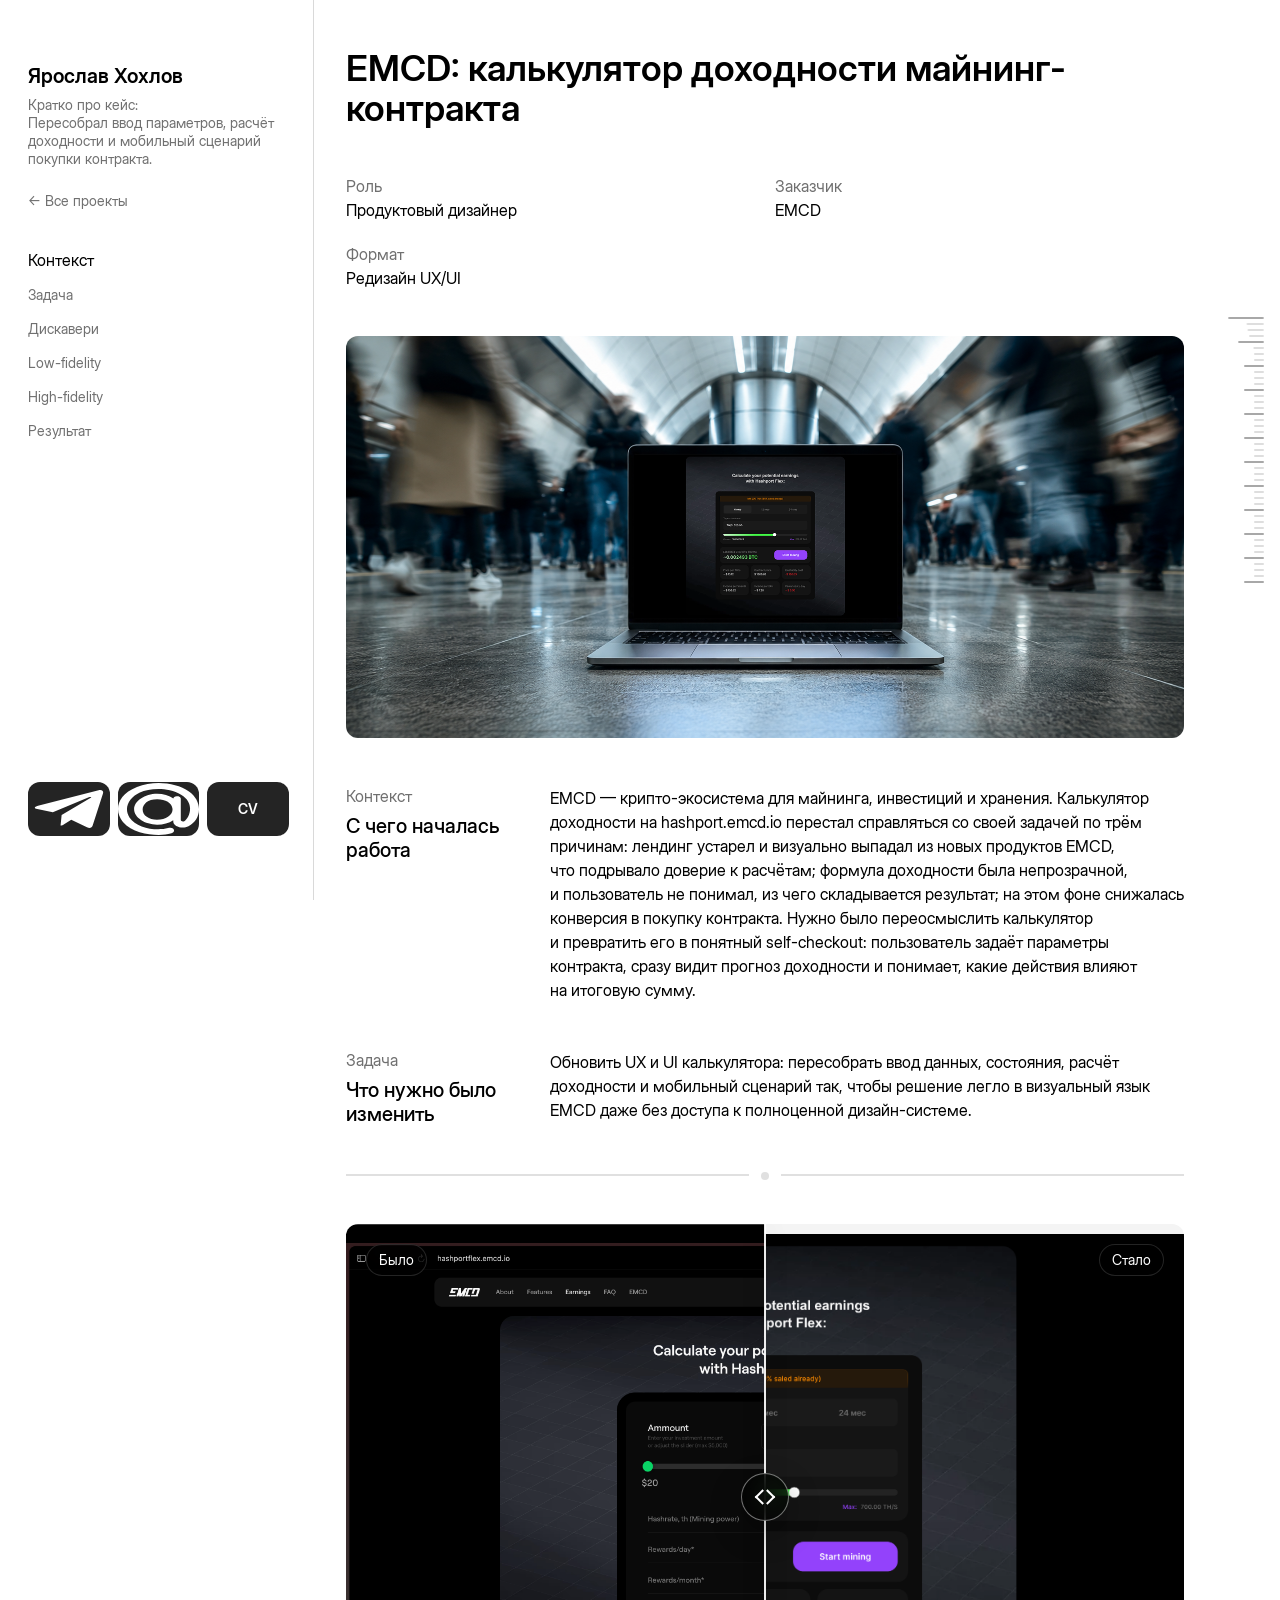
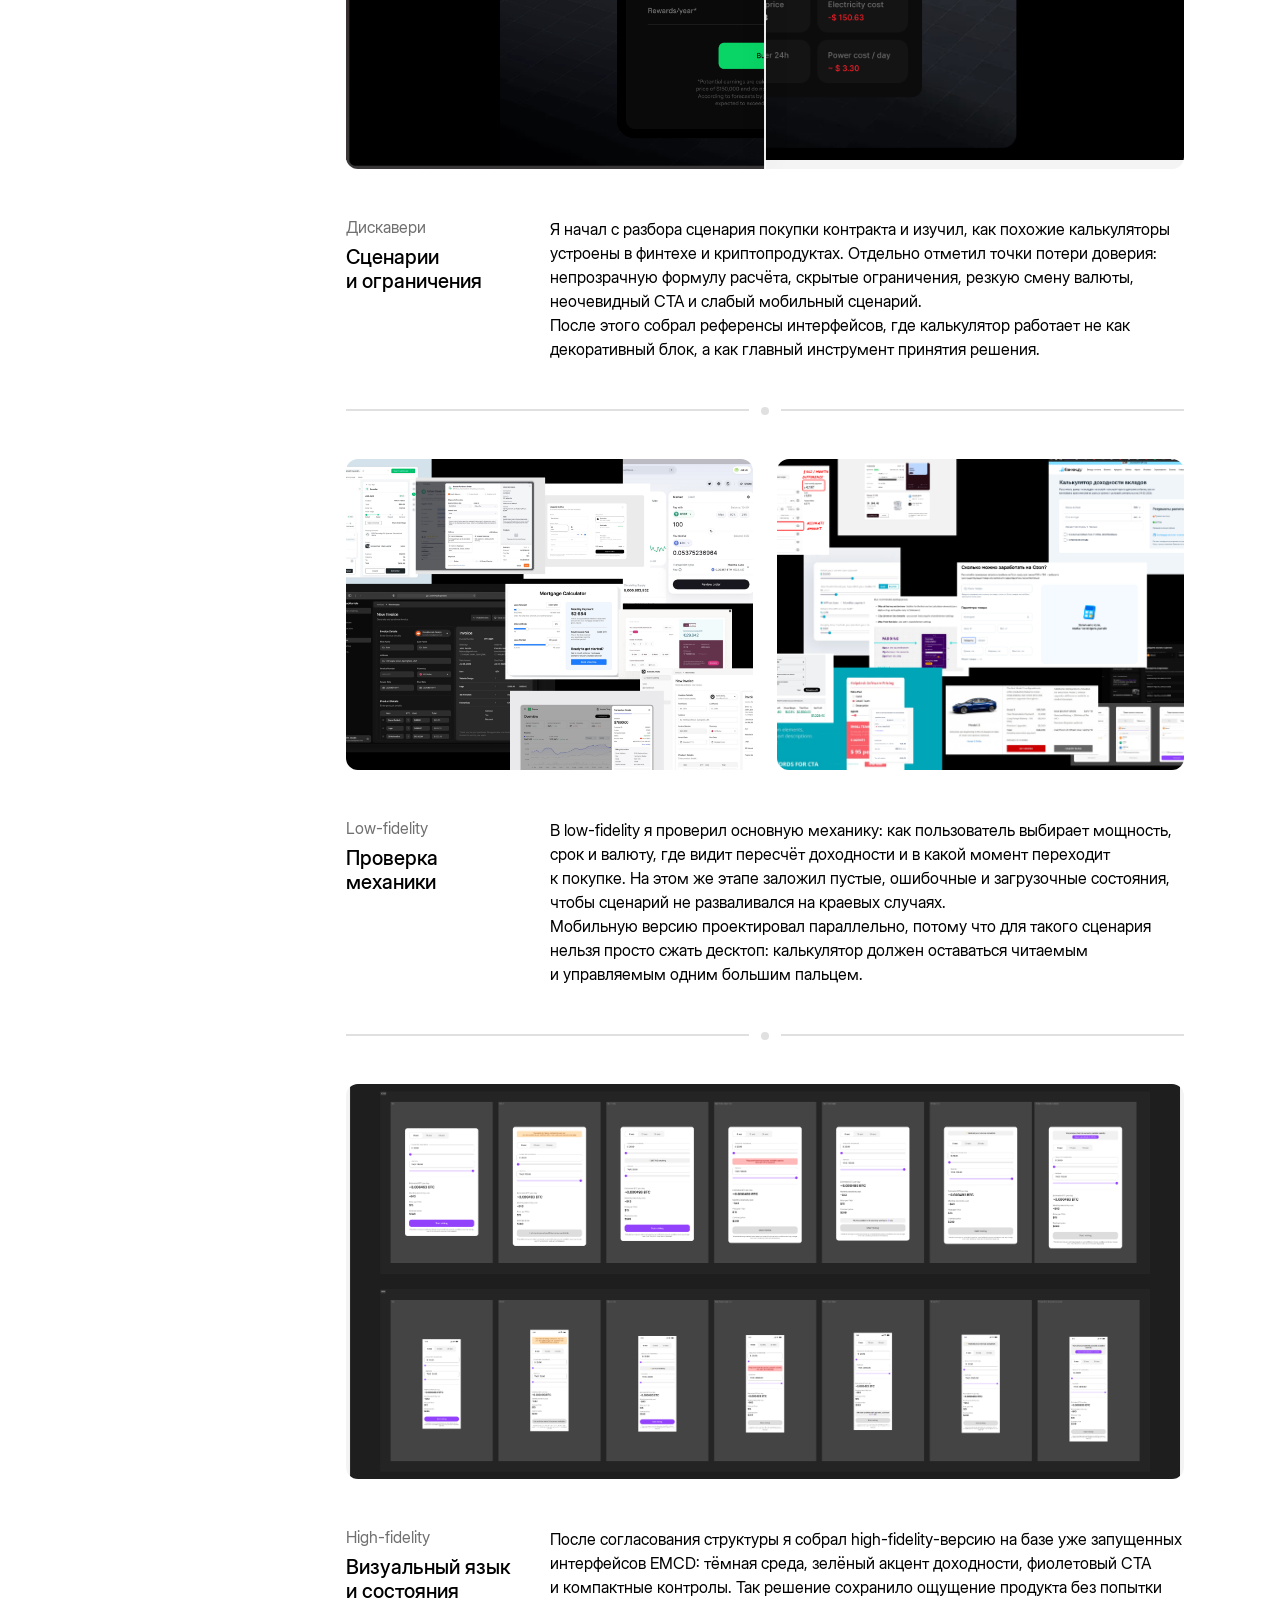
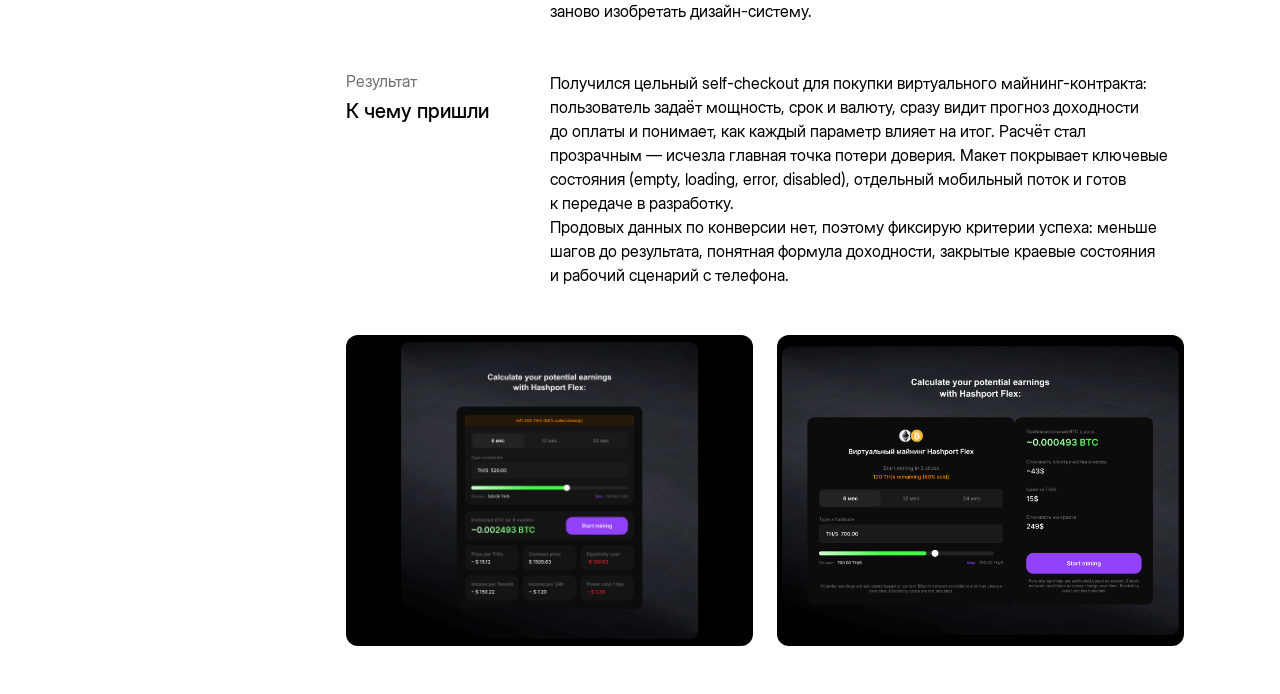
==== commit ac66a509: "Use consistent Telegram email and CV buttons across cases" ====
--- a/emcd.html
+++ b/emcd.html
@@ -12,7 +12,7 @@
   <link rel="icon" type="image/png" sizes="512x512" href="assets/favicon-512.png" />
   <link rel="apple-touch-icon" href="assets/apple-touch-icon.png" />
   <link rel="stylesheet" href="styles.css?v=i18n-language-switch" />
-  <link rel="stylesheet" href="case-layout.css?v=reading-9" />
+  <link rel="stylesheet" href="case-layout.css?v=contacts-2" />
 <link rel="stylesheet" href="fonts.css"><link rel="stylesheet" href="page-loading.css"></head>
 <body class="case-format"><div class="page-loader" hidden role="status" aria-label="Загрузка страницы"><div class="page-loader__shape"><img src="assets/favicon-512.png" width="88" height="88" alt=""></div></div><script src="page-loading.js"></script>
 <aside class="case-sidebar" aria-label="О кейсе и навигация">
@@ -20,7 +20,7 @@
 <div class="case-summary-short"><p>Кратко про кейс:</p><p>Пересобрал ввод параметров, расчёт доходности и мобильный сценарий покупки контракта.</p></div>
 <a class="case-return" href="index.html">← Все проекты</a>
 <details class="case-contents" open><summary>Содержание кейса</summary><nav aria-label="Разделы кейса"><a href="#section-1" data-section="section-1">Контекст</a><a href="#section-2" data-section="section-2">Задача</a><a href="#section-3" data-section="section-3">Дискавери</a><a href="#section-4" data-section="section-4">Low-fidelity</a><a href="#section-5" data-section="section-5">High-fidelity</a><a href="#section-6" data-section="section-6">Результат</a></nav></details>
-<a class="case-contact" href="https://t.me/flayleone" target="_blank" rel="noreferrer">Связаться в TG</a>
+<nav class="case-contacts" aria-label="Контакты"><a class="case-contact-button" href="https://t.me/flayleone" target="_blank" rel="noopener noreferrer" aria-label="Написать в Telegram" title="Telegram"><img src="assets/figma/home/contact-6e4b4.svg" width="24" height="24" alt=""></a><a class="case-contact-button" href="mailto:design.flayle@mail.ru" aria-label="Написать на design.flayle@mail.ru" title="Почта"><img src="assets/figma/home/contact-2759f.svg" width="16" height="16" alt=""></a><a class="case-contact-button" href="https://disk.yandex.ru/i/p9AXZRnwgouGiw" target="_blank" rel="noopener noreferrer" aria-label="Открыть резюме" title="CV">CV</a></nav>
 </aside>
   <main class="page case-page">
 
--- a/case-layout.css
+++ b/case-layout.css
@@ -91,3 +91,9 @@
 .case-minimap b:nth-child(4n + 1) {width:20px;background:#a8a8a8;}
 @media(max-width:1100px) {.case-minimap {display:none;}}
 @media(prefers-reduced-motion:reduce) {.case-minimap b {transition:none;}}
+
+.case-contacts {display:flex;gap:8px;flex-shrink:0;width:100%;margin-top:auto;}
+.case-contact-button {display:flex;align-items:center;justify-content:center;flex:1;min-width:0;height:54px;border-radius:12px;background:#242424;color:#fff;text-decoration:none;font-size:14px;line-height:18px;font-weight:600;transition:background .15s;}
+.case-contact-button:hover {background:#3a3a3a;}
+.case-contact-button img {display:block;}
+@media(max-width:720px) {.case-contacts {order:3;max-width:301px;}}
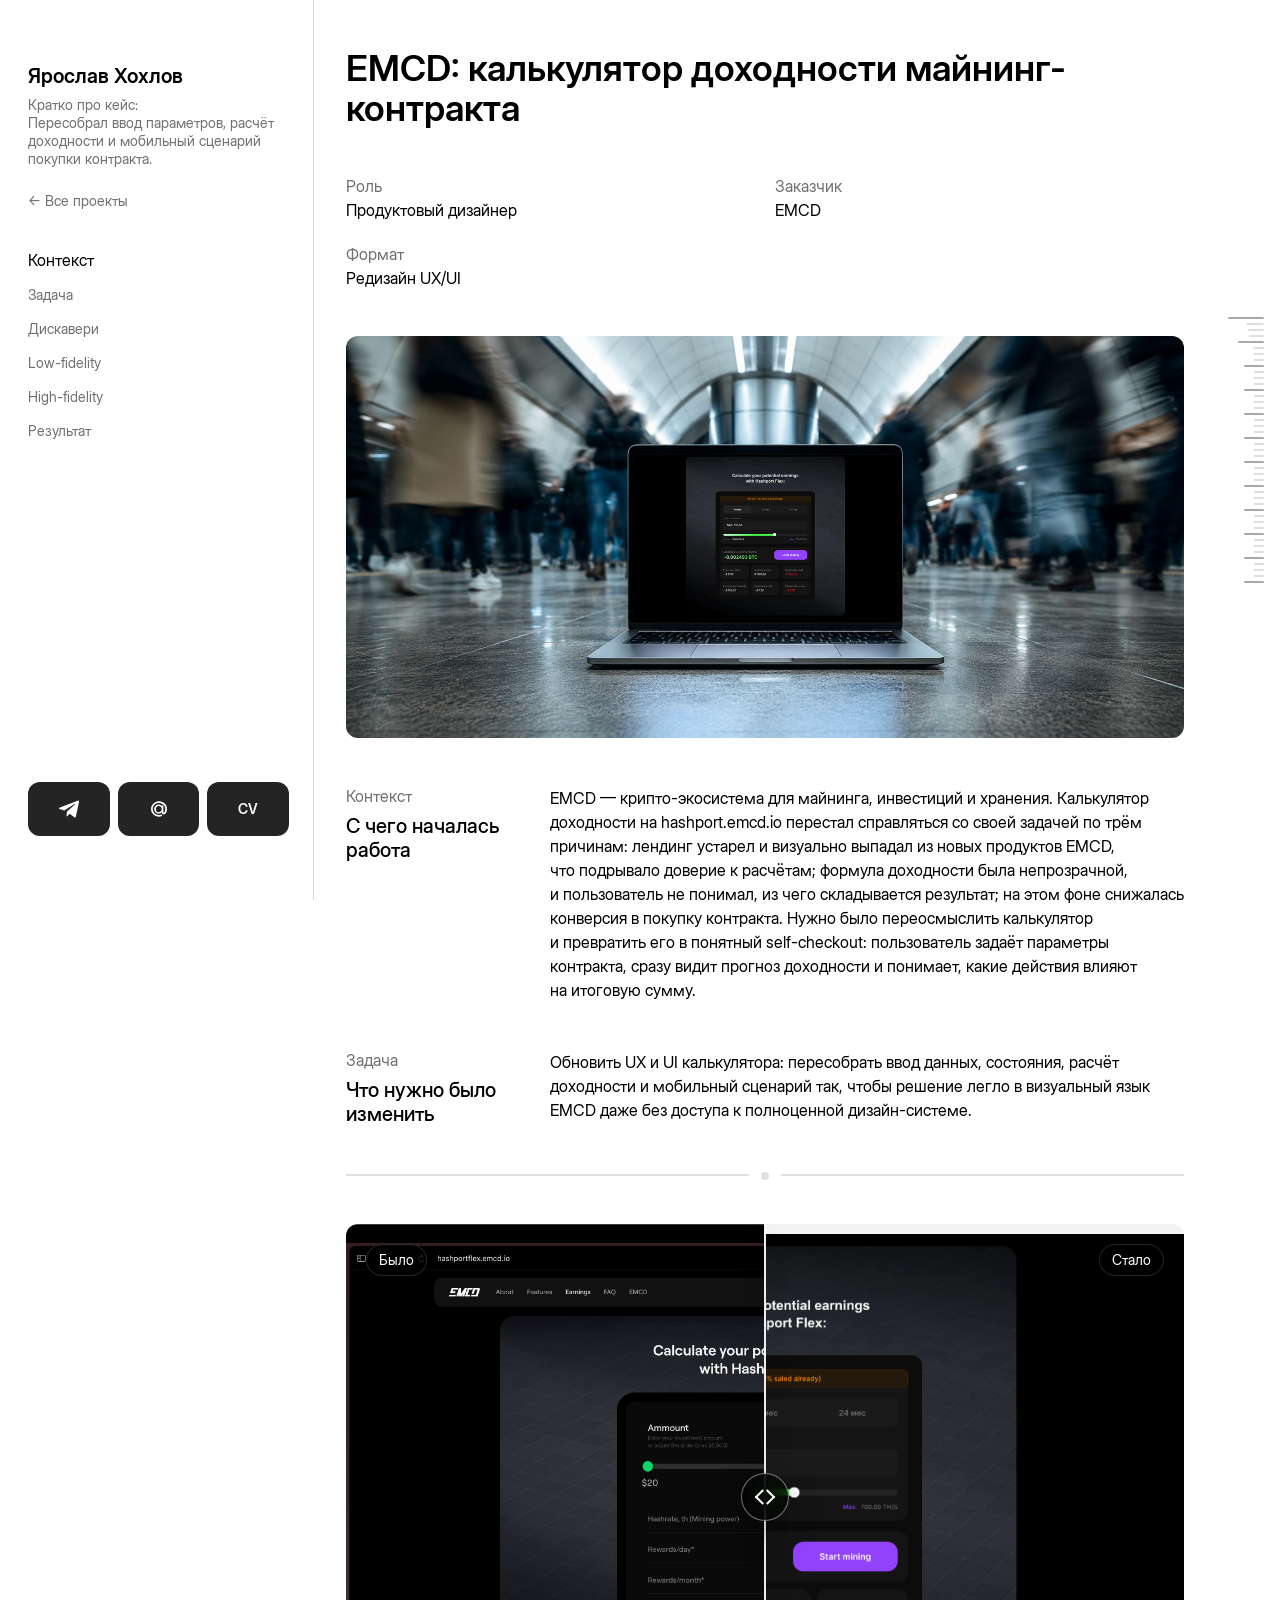
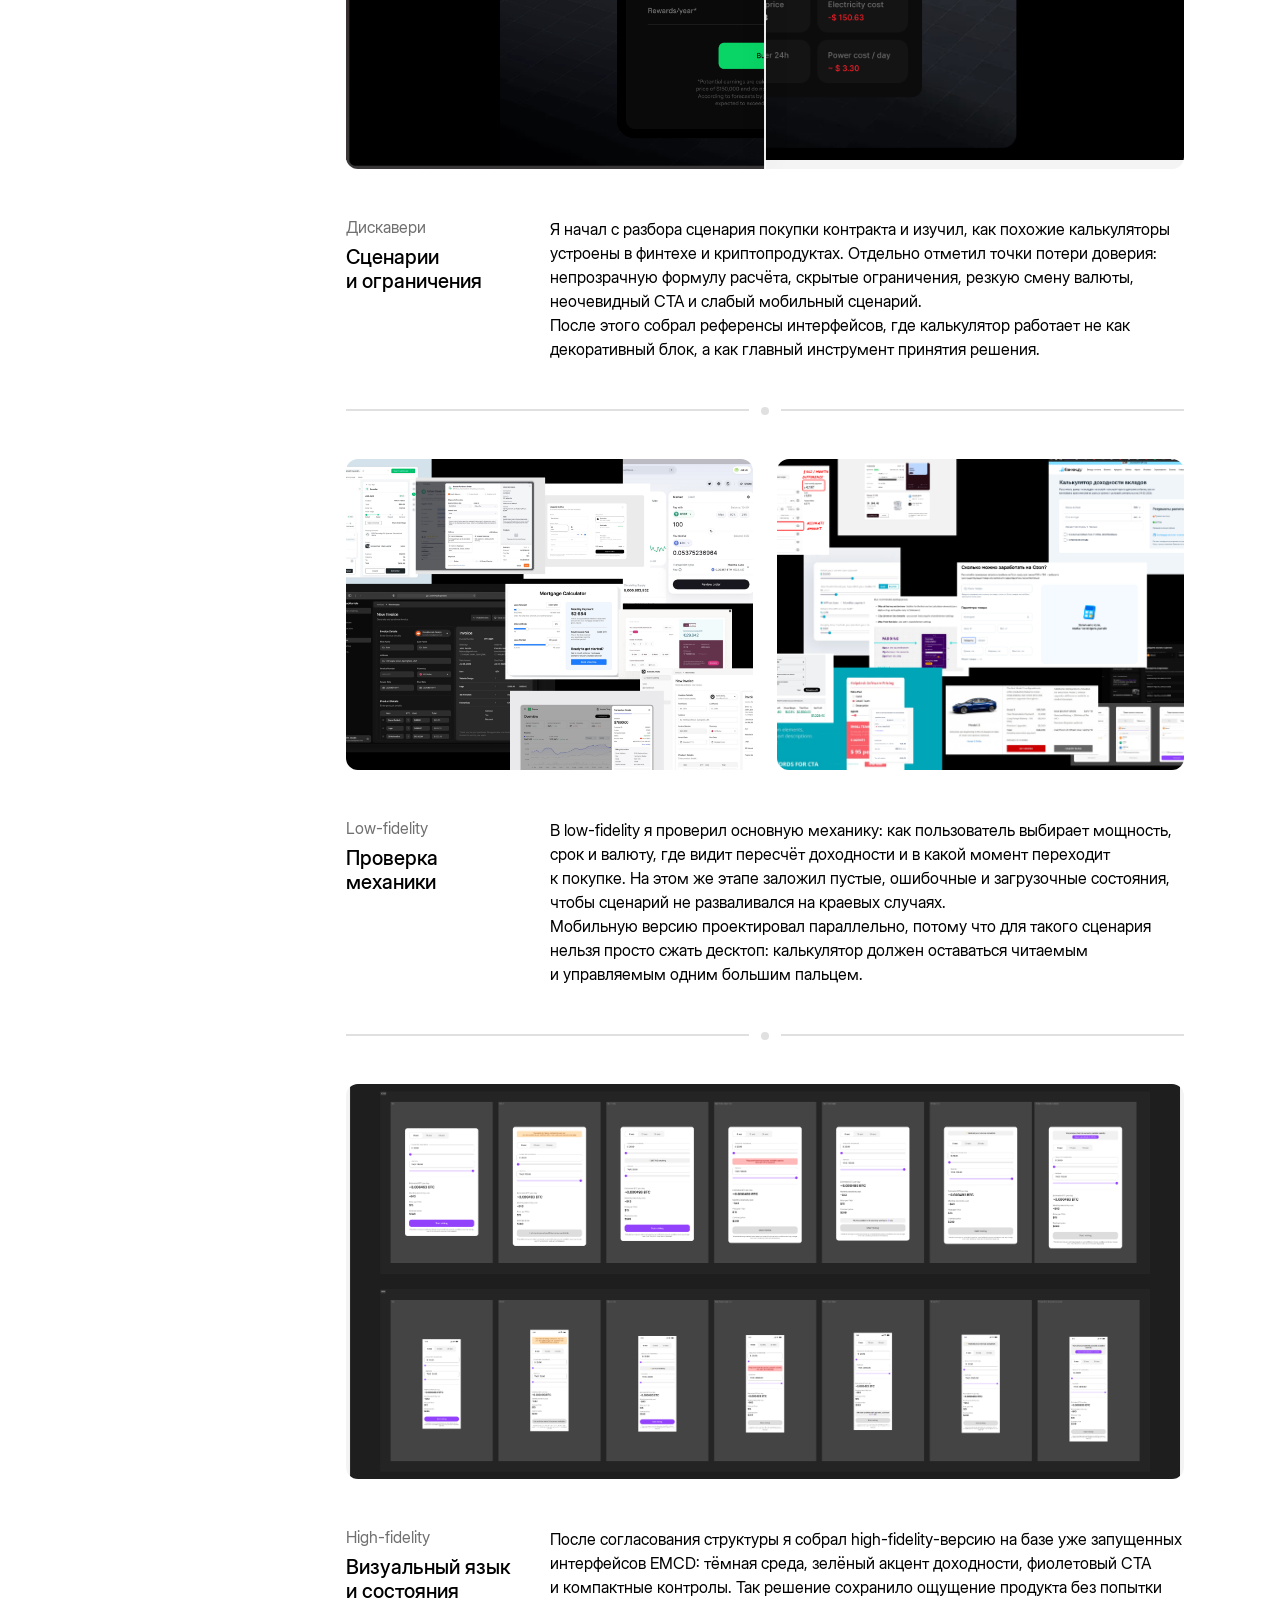
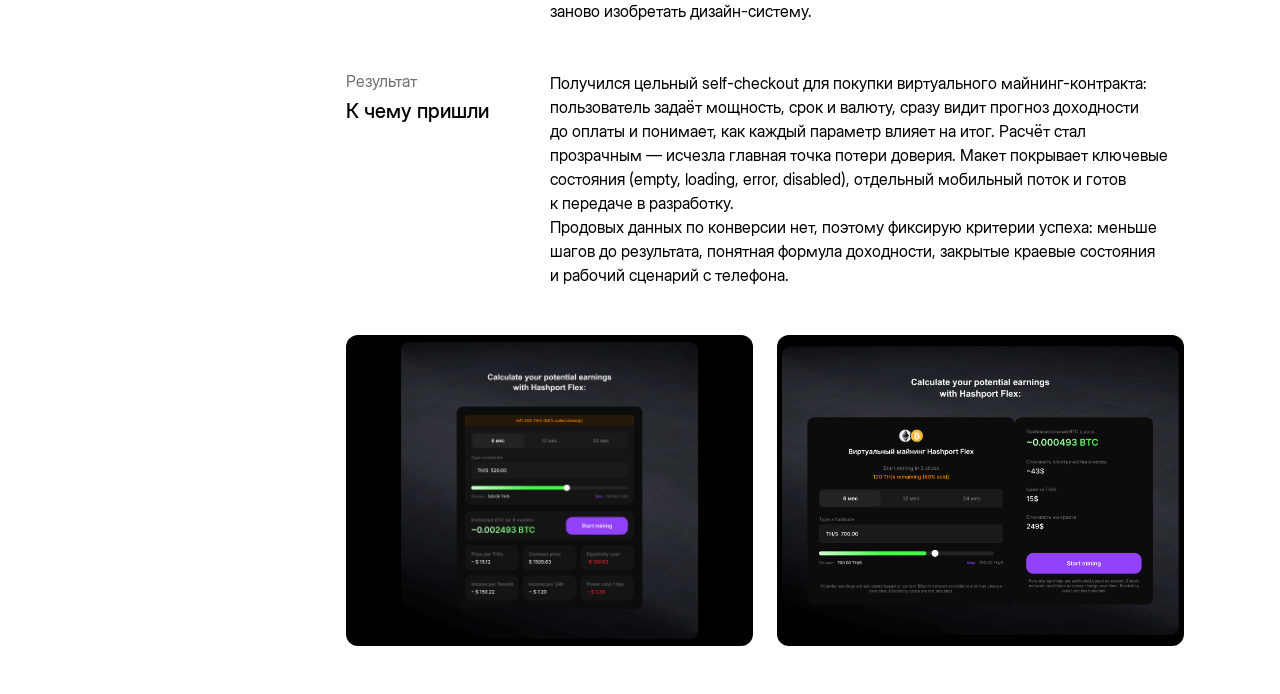
==== commit a0d00020: "Prevent case contact icons from stretching to button size" ====
--- a/emcd.html
+++ b/emcd.html
@@ -12,7 +12,7 @@
   <link rel="icon" type="image/png" sizes="512x512" href="assets/favicon-512.png" />
   <link rel="apple-touch-icon" href="assets/apple-touch-icon.png" />
   <link rel="stylesheet" href="styles.css?v=i18n-language-switch" />
-  <link rel="stylesheet" href="case-layout.css?v=contacts-2" />
+  <link rel="stylesheet" href="case-layout.css?v=contacts-3" />
 <link rel="stylesheet" href="fonts.css"><link rel="stylesheet" href="page-loading.css"></head>
 <body class="case-format"><div class="page-loader" hidden role="status" aria-label="Загрузка страницы"><div class="page-loader__shape"><img src="assets/favicon-512.png" width="88" height="88" alt=""></div></div><script src="page-loading.js"></script>
 <aside class="case-sidebar" aria-label="О кейсе и навигация">
--- a/case-layout.css
+++ b/case-layout.css
@@ -95,5 +95,7 @@
 .case-contacts {display:flex;gap:8px;flex-shrink:0;width:100%;margin-top:auto;}
 .case-contact-button {display:flex;align-items:center;justify-content:center;flex:1;min-width:0;height:54px;border-radius:12px;background:#242424;color:#fff;text-decoration:none;font-size:14px;line-height:18px;font-weight:600;transition:background .15s;}
 .case-contact-button:hover {background:#3a3a3a;}
-.case-contact-button img {display:block;}
+.case-contact-button img {display:block;flex:none;object-fit:contain;}
+.case-contact-button img[width="24"] {width:24px;height:24px;}
+.case-contact-button img[width="16"] {width:16px;height:16px;}
 @media(max-width:720px) {.case-contacts {order:3;max-width:301px;}}
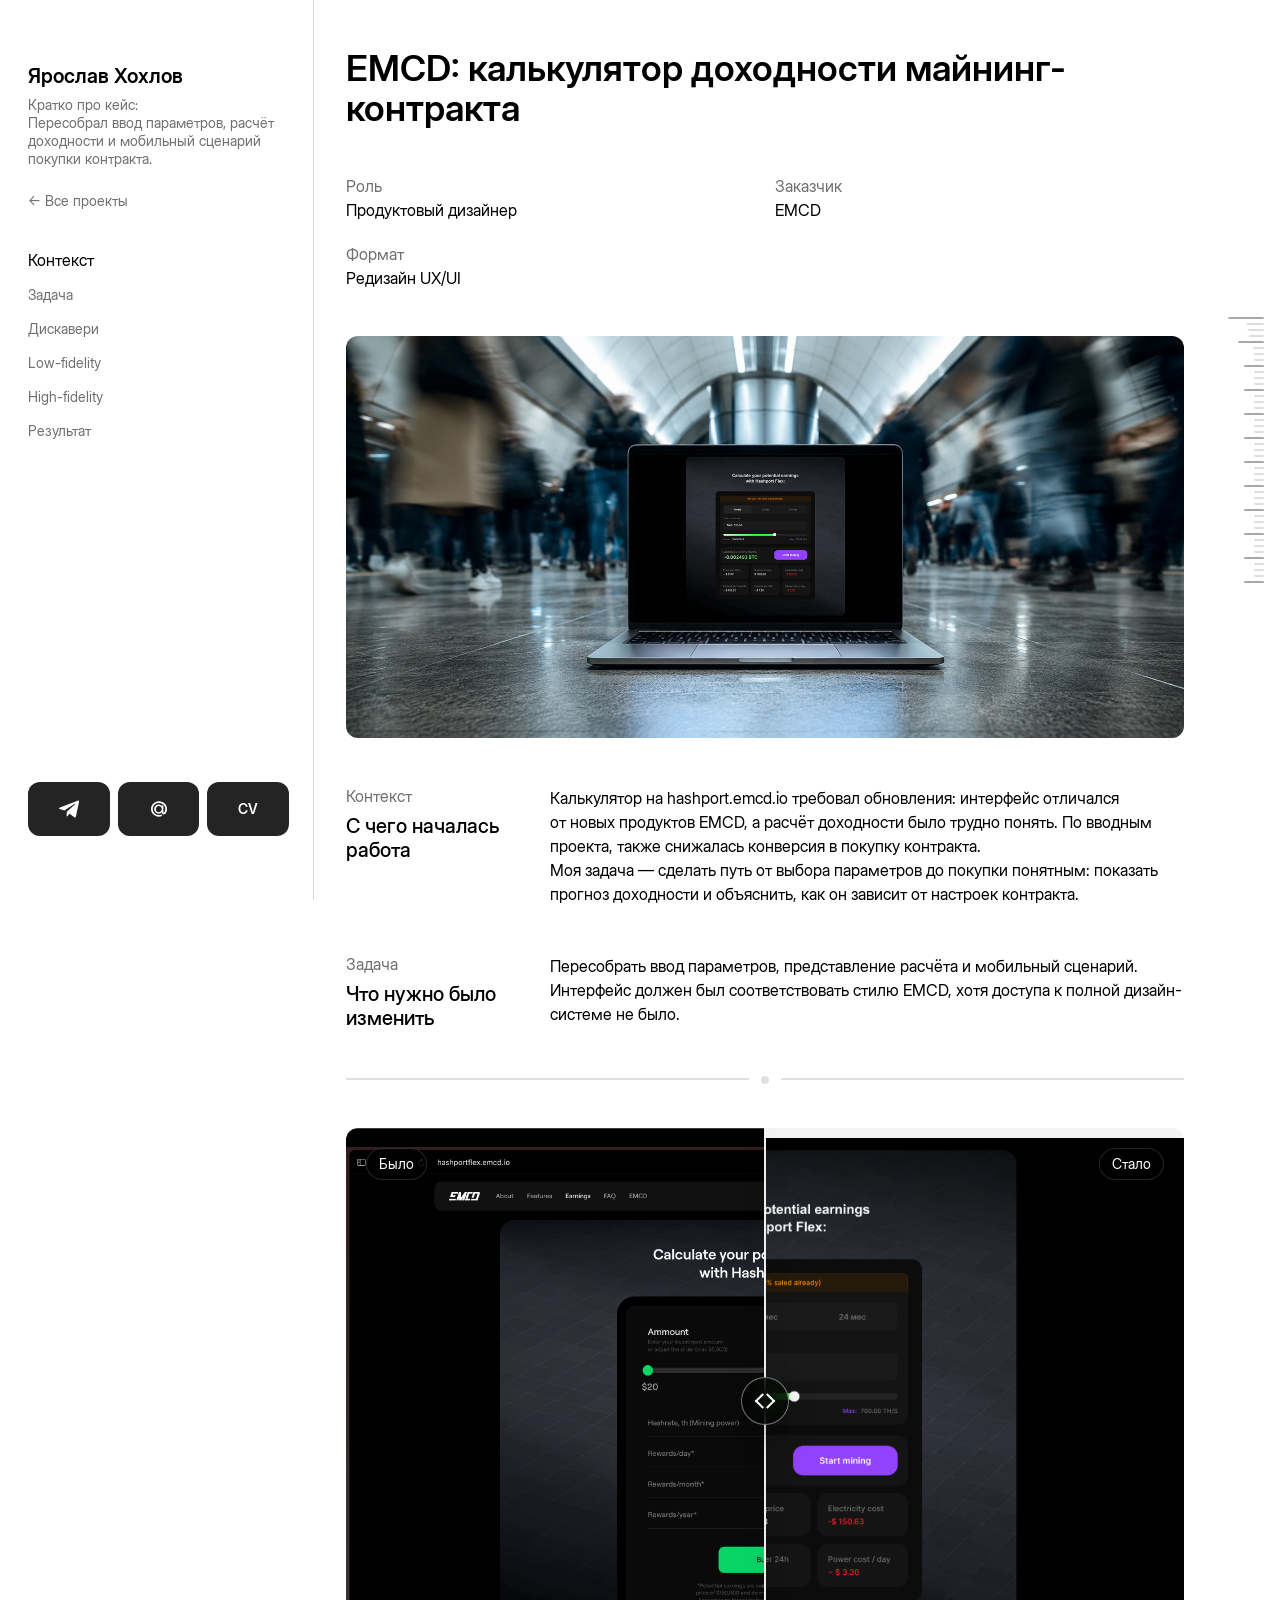
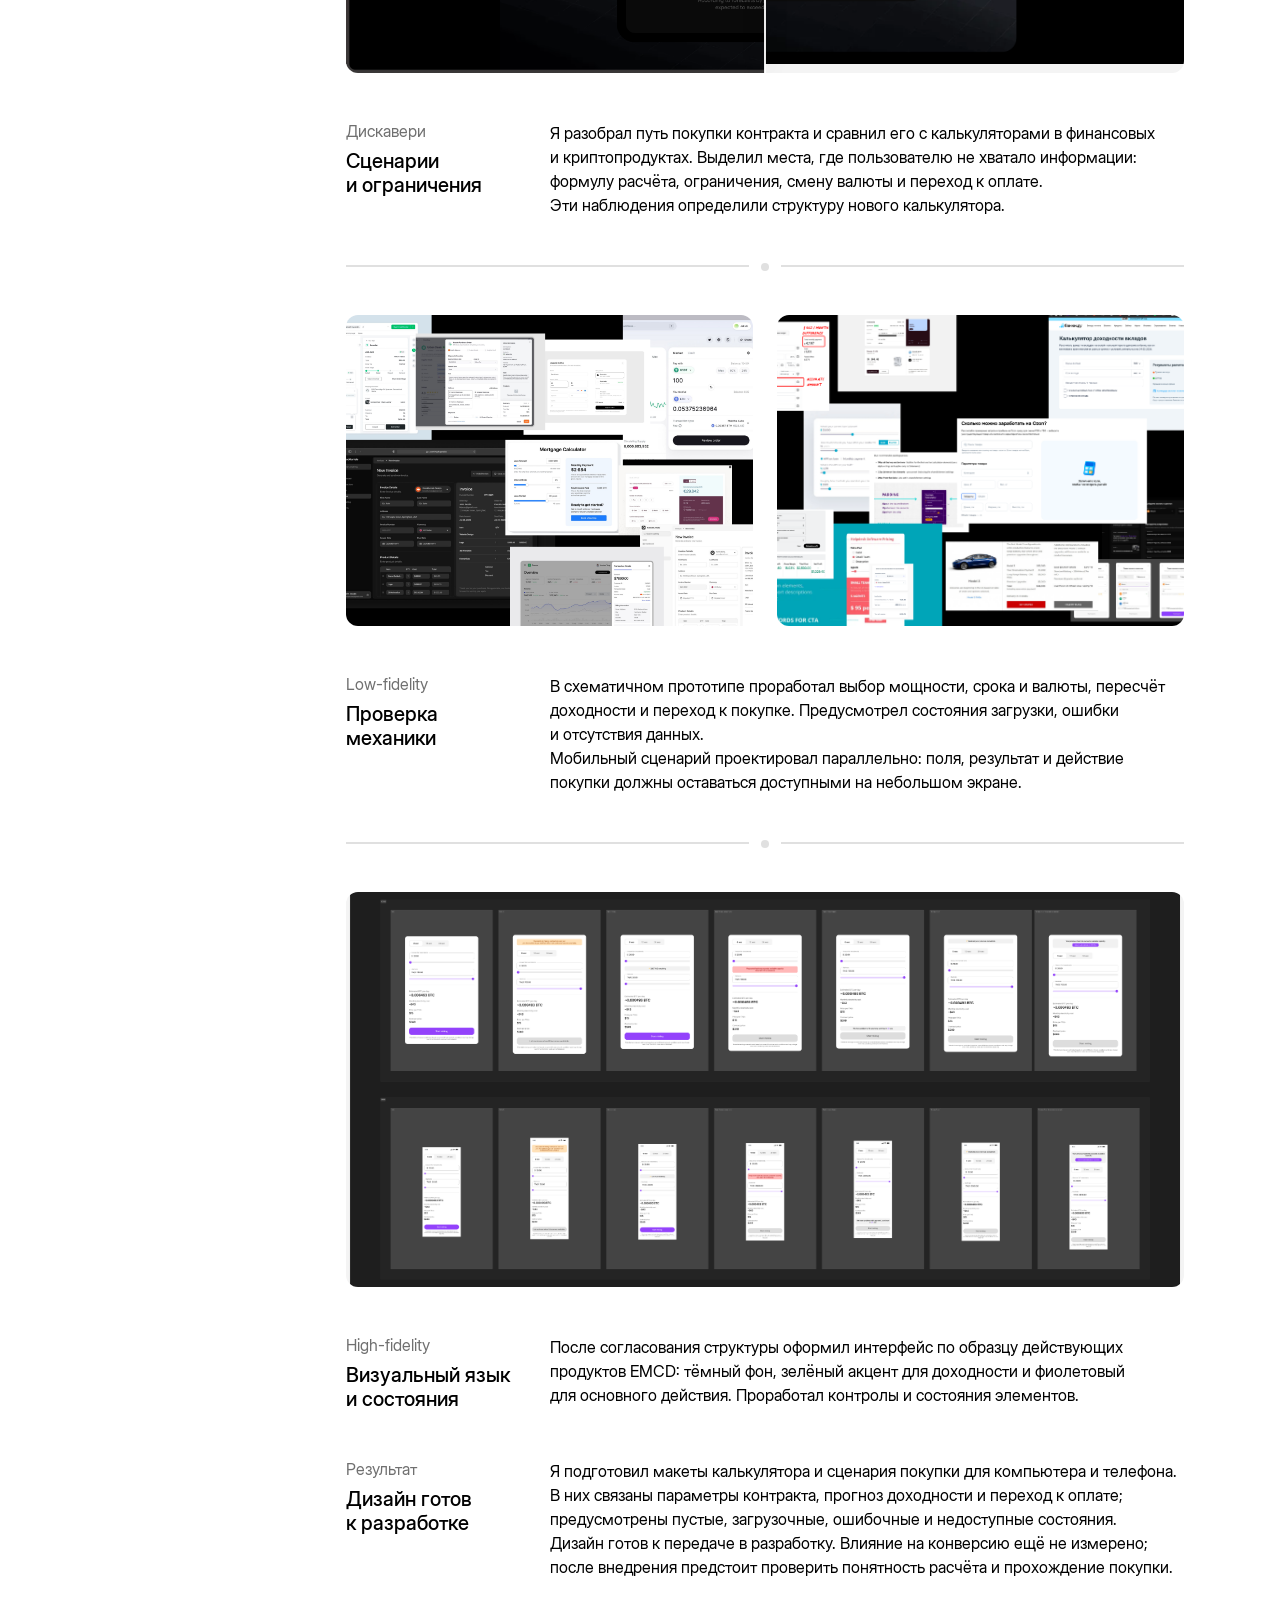
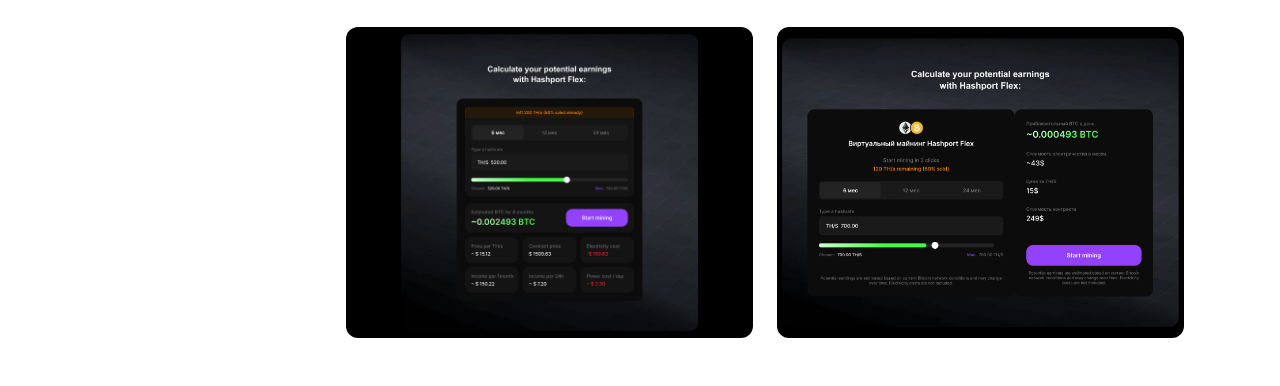
==== commit c9bfed6c: "Refine portfolio case studies and update Wallet metadata" ====
--- a/emcd.html
+++ b/emcd.html
@@ -44,15 +44,12 @@
         <section class="case-text-stack" aria-label="Описание проекта EMCD">
         <div class="case-row" id="section-1" tabindex="-1">
 <div class="case-section-heading"><p class="case-eyebrow">Контекст</p><h2>С чего началась работа</h2></div>
-          <div class="case-row__content">
-
-            <p>EMCD — крипто-экосистема для майнинга, инвестиций и хранения. Калькулятор доходности на hashport.emcd.io перестал справляться со своей задачей по трём причинам: лендинг устарел и визуально выпадал из новых продуктов EMCD, что подрывало доверие к расчётам; формула доходности была непрозрачной, и пользователь не понимал, из чего складывается результат; на этом фоне снижалась конверсия в покупку контракта. Нужно было переосмыслить калькулятор и превратить его в понятный self-checkout: пользователь задаёт параметры контракта, сразу видит прогноз доходности и понимает, какие действия влияют на итоговую сумму.</p>
-          </div>
+          <div class="case-row__content"><p>Калькулятор на hashport.emcd.io требовал обновления: интерфейс отличался от новых продуктов EMCD, а расчёт доходности было трудно понять. По вводным проекта, также снижалась конверсия в покупку контракта.</p><p>Моя задача — сделать путь от выбора параметров до покупки понятным: показать прогноз доходности и объяснить, как он зависит от настроек контракта.</p></div>
         </div>
 
         <div class="case-row" id="section-2" tabindex="-1">
 <div class="case-section-heading"><p class="case-eyebrow">Задача</p><h2>Что нужно было изменить</h2></div>
-          <p class="case-row__content">Обновить UX и UI калькулятора: пересобрать ввод данных, состояния, расчёт доходности и мобильный сценарий так, чтобы решение легло в визуальный язык EMCD даже без доступа к полноценной дизайн-системе.</p>
+          <div class="case-row__content"><p>Пересобрать ввод параметров, представление расчёта и мобильный сценарий. Интерфейс должен был соответствовать стилю EMCD, хотя доступа к полной дизайн-системе не было.</p></div>
         </div>
         </section>
       </div>
@@ -77,10 +74,7 @@
 
         <section class="case-row" id="section-3" tabindex="-1">
 <div class="case-section-heading"><p class="case-eyebrow">Дискавери</p><h2>Сценарии и ограничения</h2></div>
-        <div class="case-row__content">
-          <p>Я начал с разбора сценария покупки контракта и изучил, как похожие калькуляторы устроены в финтехе и криптопродуктах. Отдельно отметил точки потери доверия: непрозрачную формулу расчёта, скрытые ограничения, резкую смену валюты, неочевидный CTA и слабый мобильный сценарий.</p>
-          <p>После этого собрал референсы интерфейсов, где калькулятор работает не как декоративный блок, а как главный инструмент принятия решения.</p>
-        </div>
+        <div class="case-row__content"><p>Я разобрал путь покупки контракта и сравнил его с калькуляторами в финансовых и криптопродуктах. Выделил места, где пользователю не хватало информации: формулу расчёта, ограничения, смену валюты и переход к оплате.</p><p>Эти наблюдения определили структуру нового калькулятора.</p></div>
         </section>
       </div>
 
@@ -96,10 +90,7 @@
 
         <section class="case-row" id="section-4" tabindex="-1">
 <div class="case-section-heading"><p class="case-eyebrow">Low-fidelity</p><h2>Проверка механики</h2></div>
-        <div class="case-row__content">
-          <p>В low-fidelity я проверил основную механику: как пользователь выбирает мощность, срок и валюту, где видит пересчёт доходности и в какой момент переходит к покупке. На этом же этапе заложил пустые, ошибочные и загрузочные состояния, чтобы сценарий не разваливался на краевых случаях.</p>
-          <p>Мобильную версию проектировал параллельно, потому что для такого сценария нельзя просто сжать десктоп: калькулятор должен оставаться читаемым и управляемым одним большим пальцем.</p>
-        </div>
+        <div class="case-row__content"><p>В схематичном прототипе проработал выбор мощности, срока и валюты, пересчёт доходности и переход к покупке. Предусмотрел состояния загрузки, ошибки и отсутствия данных.</p><p>Мобильный сценарий проектировал параллельно: поля, результат и действие покупки должны оставаться доступными на небольшом экране.</p></div>
         </section>
       </div>
 
@@ -111,15 +102,12 @@
         <div class="case-text-stack">
           <section class="case-row" id="section-5" tabindex="-1">
 <div class="case-section-heading"><p class="case-eyebrow">High-fidelity</p><h2>Визуальный язык и состояния</h2></div>
-            <p class="case-row__content">После согласования структуры я собрал high-fidelity-версию на базе уже запущенных интерфейсов EMCD: тёмная среда, зелёный акцент доходности, фиолетовый CTA и компактные контролы. Так решение сохранило ощущение продукта без попытки заново изобретать дизайн-систему.</p>
+            <div class="case-row__content"><p>После согласования структуры оформил интерфейс по образцу действующих продуктов EMCD: тёмный фон, зелёный акцент для доходности и фиолетовый для основного действия. Проработал контролы и состояния элементов.</p></div>
           </section>
 
           <section class="case-row" id="section-6" tabindex="-1">
-<div class="case-section-heading"><p class="case-eyebrow">Результат</p><h2>К чему пришли</h2></div>
-            <div class="case-row__content">
-              <p>Получился цельный self-checkout для покупки виртуального майнинг-контракта: пользователь задаёт мощность, срок и валюту, сразу видит прогноз доходности до оплаты и понимает, как каждый параметр влияет на итог. Расчёт стал прозрачным — исчезла главная точка потери доверия. Макет покрывает ключевые состояния (empty, loading, error, disabled), отдельный мобильный поток и <span class="review-highlight">готов к передаче в разработку</span>.</p>
-              <p>Продовых данных по конверсии нет, поэтому фиксирую критерии успеха: меньше шагов до результата, понятная формула доходности, закрытые краевые состояния и рабочий сценарий с телефона.</p>
-            </div>
+<div class="case-section-heading"><p class="case-eyebrow">Результат</p><h2>Дизайн готов к разработке</h2></div>
+            <div class="case-row__content"><p>Я подготовил макеты калькулятора и сценария покупки для компьютера и телефона. В них связаны параметры контракта, прогноз доходности и переход к оплате; предусмотрены пустые, загрузочные, ошибочные и недоступные состояния.</p><p>Дизайн готов к передаче в разработку. Влияние на конверсию ещё не измерено; после внедрения предстоит проверить понятность расчёта и прохождение покупки.</p></div>
           </section>
         </div>
       </div>
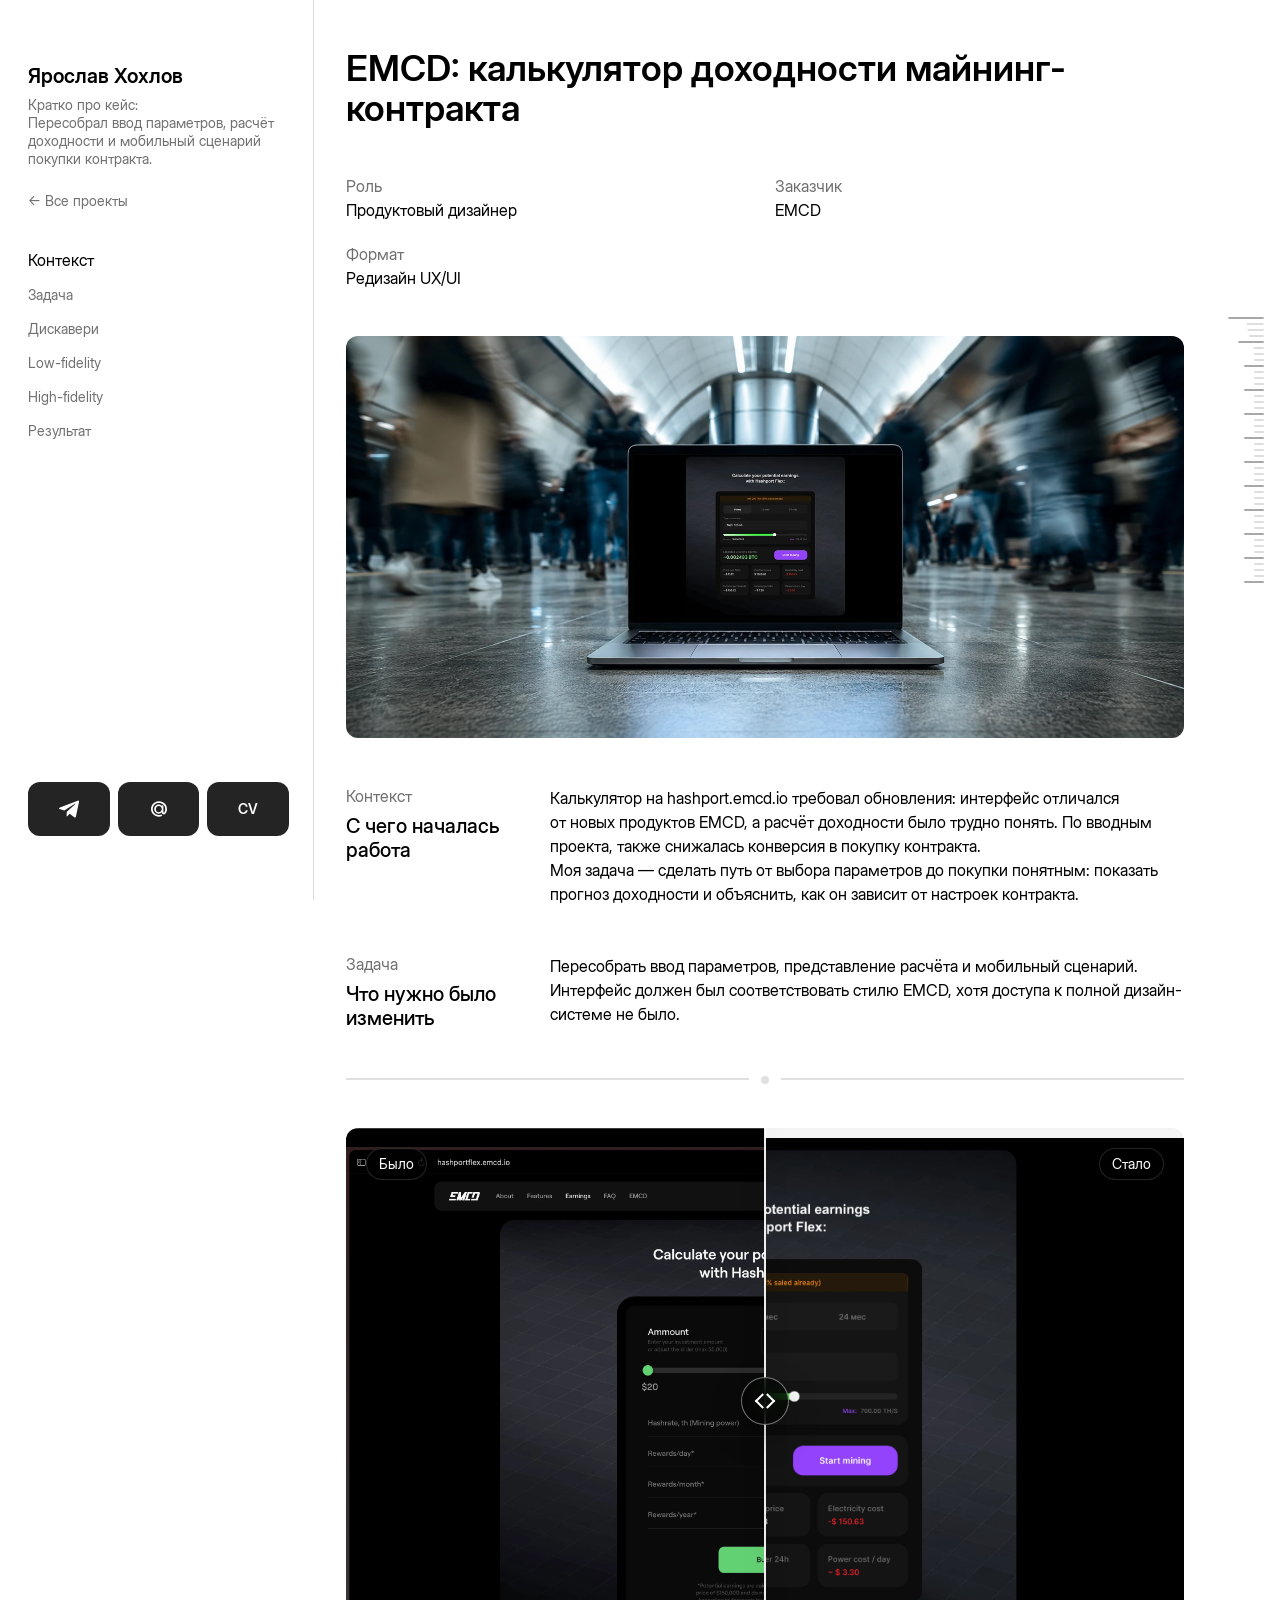
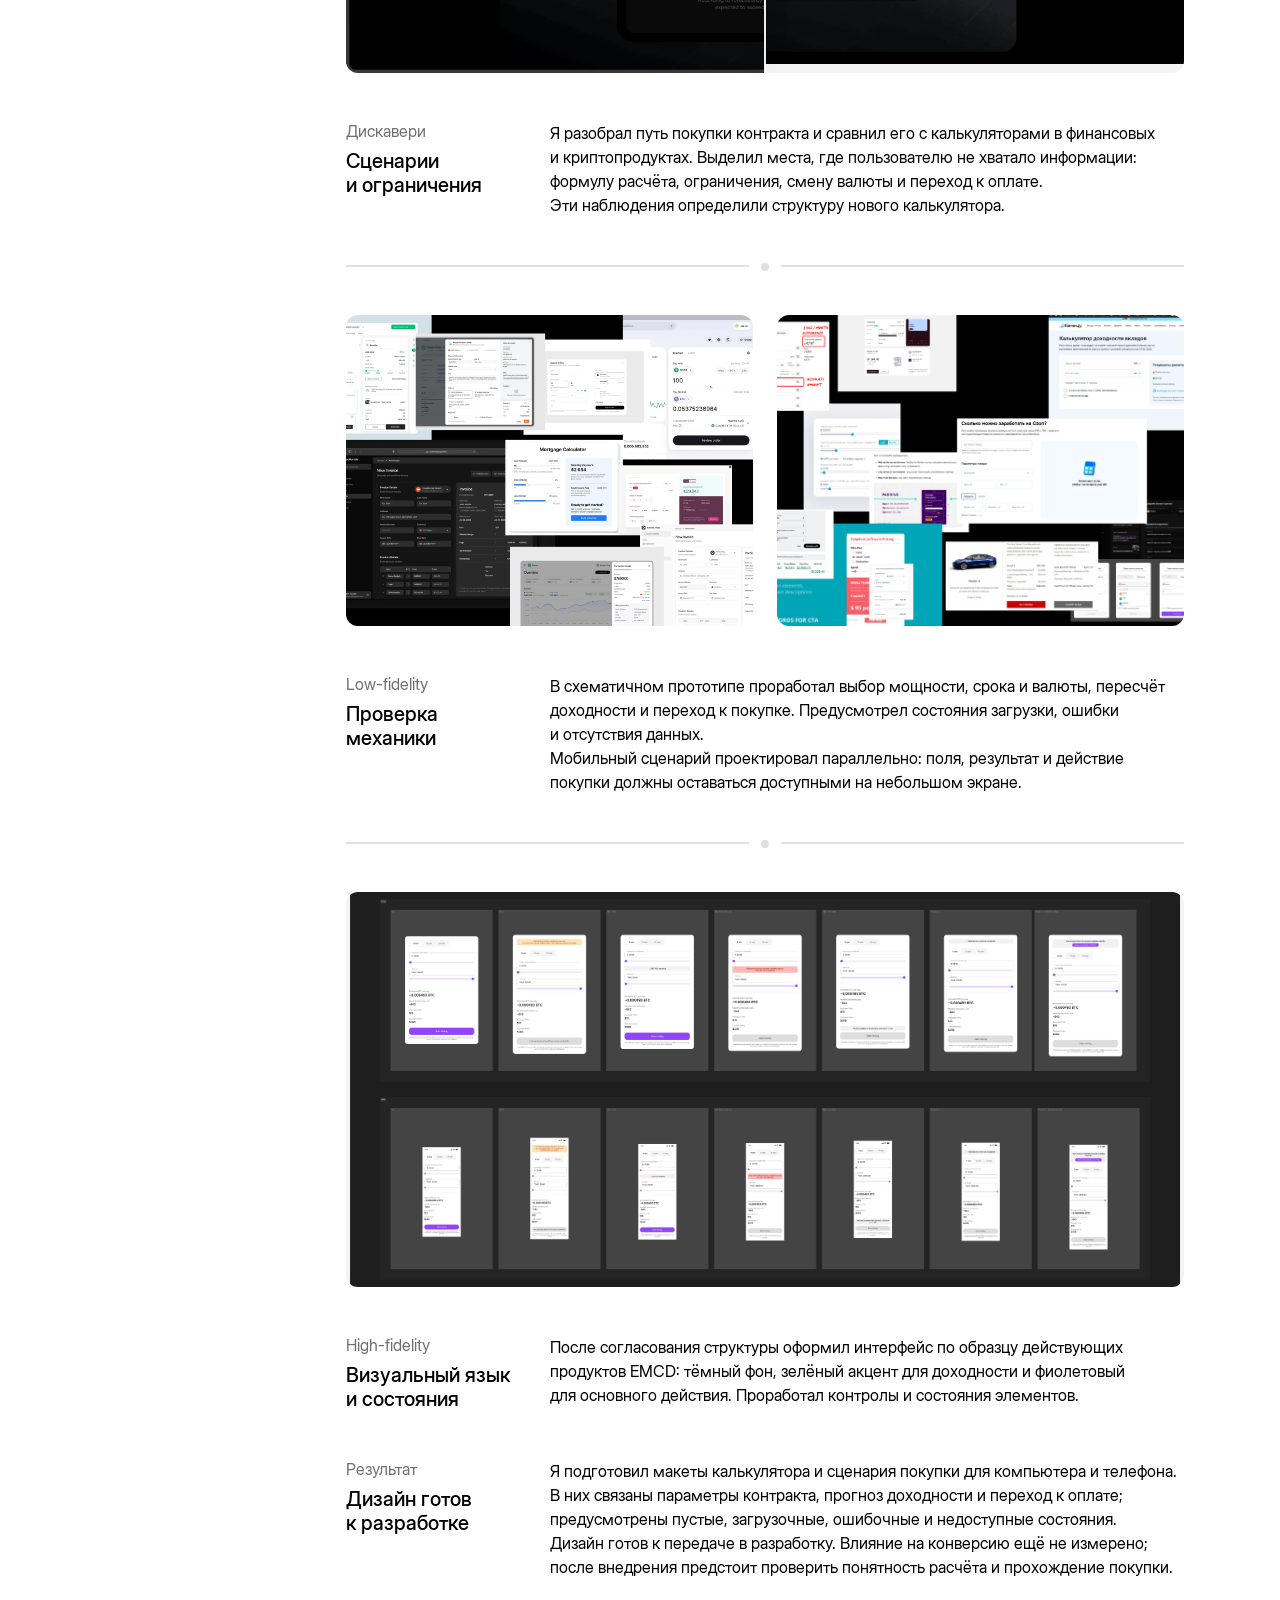
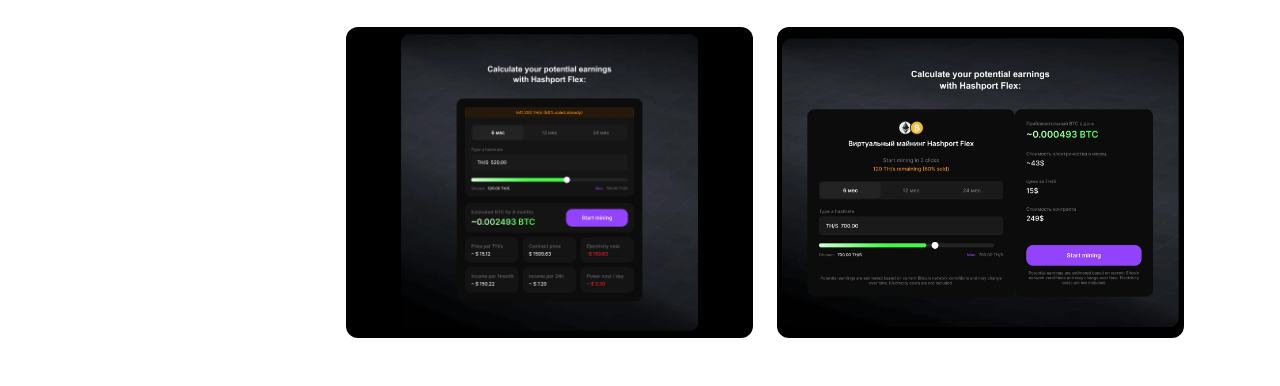
==== commit 543e7f47: "Reduce portfolio payload and remove blocking loading screen" ====
--- a/emcd.html
+++ b/emcd.html
@@ -13,8 +13,8 @@
   <link rel="apple-touch-icon" href="assets/apple-touch-icon.png" />
   <link rel="stylesheet" href="styles.css?v=i18n-language-switch" />
   <link rel="stylesheet" href="case-layout.css?v=contacts-3" />
-<link rel="stylesheet" href="fonts.css"><link rel="stylesheet" href="page-loading.css"></head>
-<body class="case-format"><div class="page-loader" hidden role="status" aria-label="Загрузка страницы"><div class="page-loader__shape"><img src="assets/favicon-512.png" width="88" height="88" alt=""></div></div><script src="page-loading.js"></script>
+<link rel="stylesheet" href="fonts.css?v=woff2-1"></head>
+<body class="case-format">
 <aside class="case-sidebar" aria-label="О кейсе и навигация">
 <a class="case-home" href="index.html" aria-label="Все проекты"><span>Ярослав Хохлов</span></a>
 <div class="case-summary-short"><p>Кратко про кейс:</p><p>Пересобрал ввод параметров, расчёт доходности и мобильный сценарий покупки контракта.</p></div>
@@ -32,7 +32,7 @@
           <video
             class="case-detail__video"
             src="assets/video/hero-hover.mp4"
-            poster="assets/figma/emcd-case/hero.png"
+            poster="assets/figma/emcd-case/hero.webp"
             muted
             loop
             playsinline
@@ -58,11 +58,11 @@
         <section class="case-before-after" aria-label="Сравнение первого и обновлённого варианта калькулятора">
         <div class="before-after" data-before-after data-no-lightbox>
           <figure class="before-after__figure before-after__figure--after">
-            <img src="assets/figma/emcd-case/calculator-expanded.png" alt="Расширенный вариант калькулятора EMCD" loading="lazy" decoding="async" draggable="false" />
+            <img src="assets/figma/emcd-case/calculator-expanded.webp" alt="Расширенный вариант калькулятора EMCD" loading="lazy" decoding="async" draggable="false" />
             <figcaption class="before-after__label before-after__label--after">Стало</figcaption>
           </figure>
           <figure class="before-after__figure before-after__figure--before">
-            <img src="assets/figma/emcd-case/calculator-compact.png" alt="Компактный вариант калькулятора EMCD" loading="lazy" decoding="async" draggable="false" />
+            <img src="assets/figma/emcd-case/calculator-compact.webp" alt="Компактный вариант калькулятора EMCD" loading="lazy" decoding="async" draggable="false" />
             <figcaption class="before-after__label before-after__label--before">Было</figcaption>
           </figure>
           <div class="before-after__divider" aria-hidden="true">
@@ -81,10 +81,10 @@
       <div class="case-section">
         <section class="case-image-grid" aria-label="Дискавери и референсы">
         <figure class="case-figure">
-          <img src="assets/figma/emcd-case/discovery-board.png" alt="Доска с исследованием сценария калькулятора" loading="lazy" decoding="async" />
+          <img src="assets/figma/emcd-case/discovery-board.webp" alt="Доска с исследованием сценария калькулятора" loading="lazy" decoding="async" />
         </figure>
         <figure class="case-figure">
-          <img src="assets/figma/emcd-case/references-board.png" alt="Доска с UI и UX референсами калькуляторов" loading="lazy" decoding="async" />
+          <img src="assets/figma/emcd-case/references-board.webp" alt="Доска с UI и UX референсами калькуляторов" loading="lazy" decoding="async" />
         </figure>
         </section>
 
@@ -96,7 +96,7 @@
 
       <div class="case-section">
         <section class="case-media-wide">
-          <img src="assets/figma/emcd-case/mobile-flow.png" alt="Low-fidelity мобильный сценарий калькулятора EMCD" loading="lazy" decoding="async" />
+          <img src="assets/figma/emcd-case/mobile-flow.webp" alt="Low-fidelity мобильный сценарий калькулятора EMCD" loading="lazy" decoding="async" />
         </section>
 
         <div class="case-text-stack">
@@ -114,10 +114,10 @@
 
       <section class="case-image-grid" aria-label="Финальный интерфейс калькулятора">
         <figure class="case-figure">
-          <img src="assets/figma/emcd-case/calculator-expanded.png" alt="Финальный интерфейс калькулятора EMCD" loading="lazy" decoding="async" />
+          <img src="assets/figma/emcd-case/calculator-expanded.webp" alt="Финальный интерфейс калькулятора EMCD" loading="lazy" decoding="async" />
         </figure>
         <figure class="case-figure">
-          <img src="assets/figma/emcd-case/final-calculator.png" alt="Экран результата расчёта доходности EMCD" loading="lazy" decoding="async" />
+          <img src="assets/figma/emcd-case/final-calculator.webp" alt="Экран результата расчёта доходности EMCD" loading="lazy" decoding="async" />
         </figure>
       </section>
     </article>
--- a/fonts.css
+++ b/fonts.css
@@ -1,3 +1,3 @@
-@font-face {font-family:"Inter Display";font-style:normal;font-weight:400;font-display:swap;src:url("assets/fonts/InterDisplay-Regular.ttf") format("truetype");}
-@font-face {font-family:"Inter Display";font-style:normal;font-weight:500;font-display:swap;src:url("assets/fonts/InterDisplay-Medium.ttf") format("truetype");}
-@font-face {font-family:"Inter Display";font-style:normal;font-weight:600;font-display:swap;src:url("assets/fonts/InterDisplay-SemiBold.ttf") format("truetype");}+@font-face {font-family:"Inter Display";font-style:normal;font-weight:400;font-display:swap;src:url("assets/fonts/InterDisplay-Regular.woff2") format("woff2");}
+@font-face {font-family:"Inter Display";font-style:normal;font-weight:500;font-display:swap;src:url("assets/fonts/InterDisplay-Medium.woff2") format("woff2");}
+@font-face {font-family:"Inter Display";font-style:normal;font-weight:600;font-display:swap;src:url("assets/fonts/InterDisplay-SemiBold.woff2") format("woff2");}
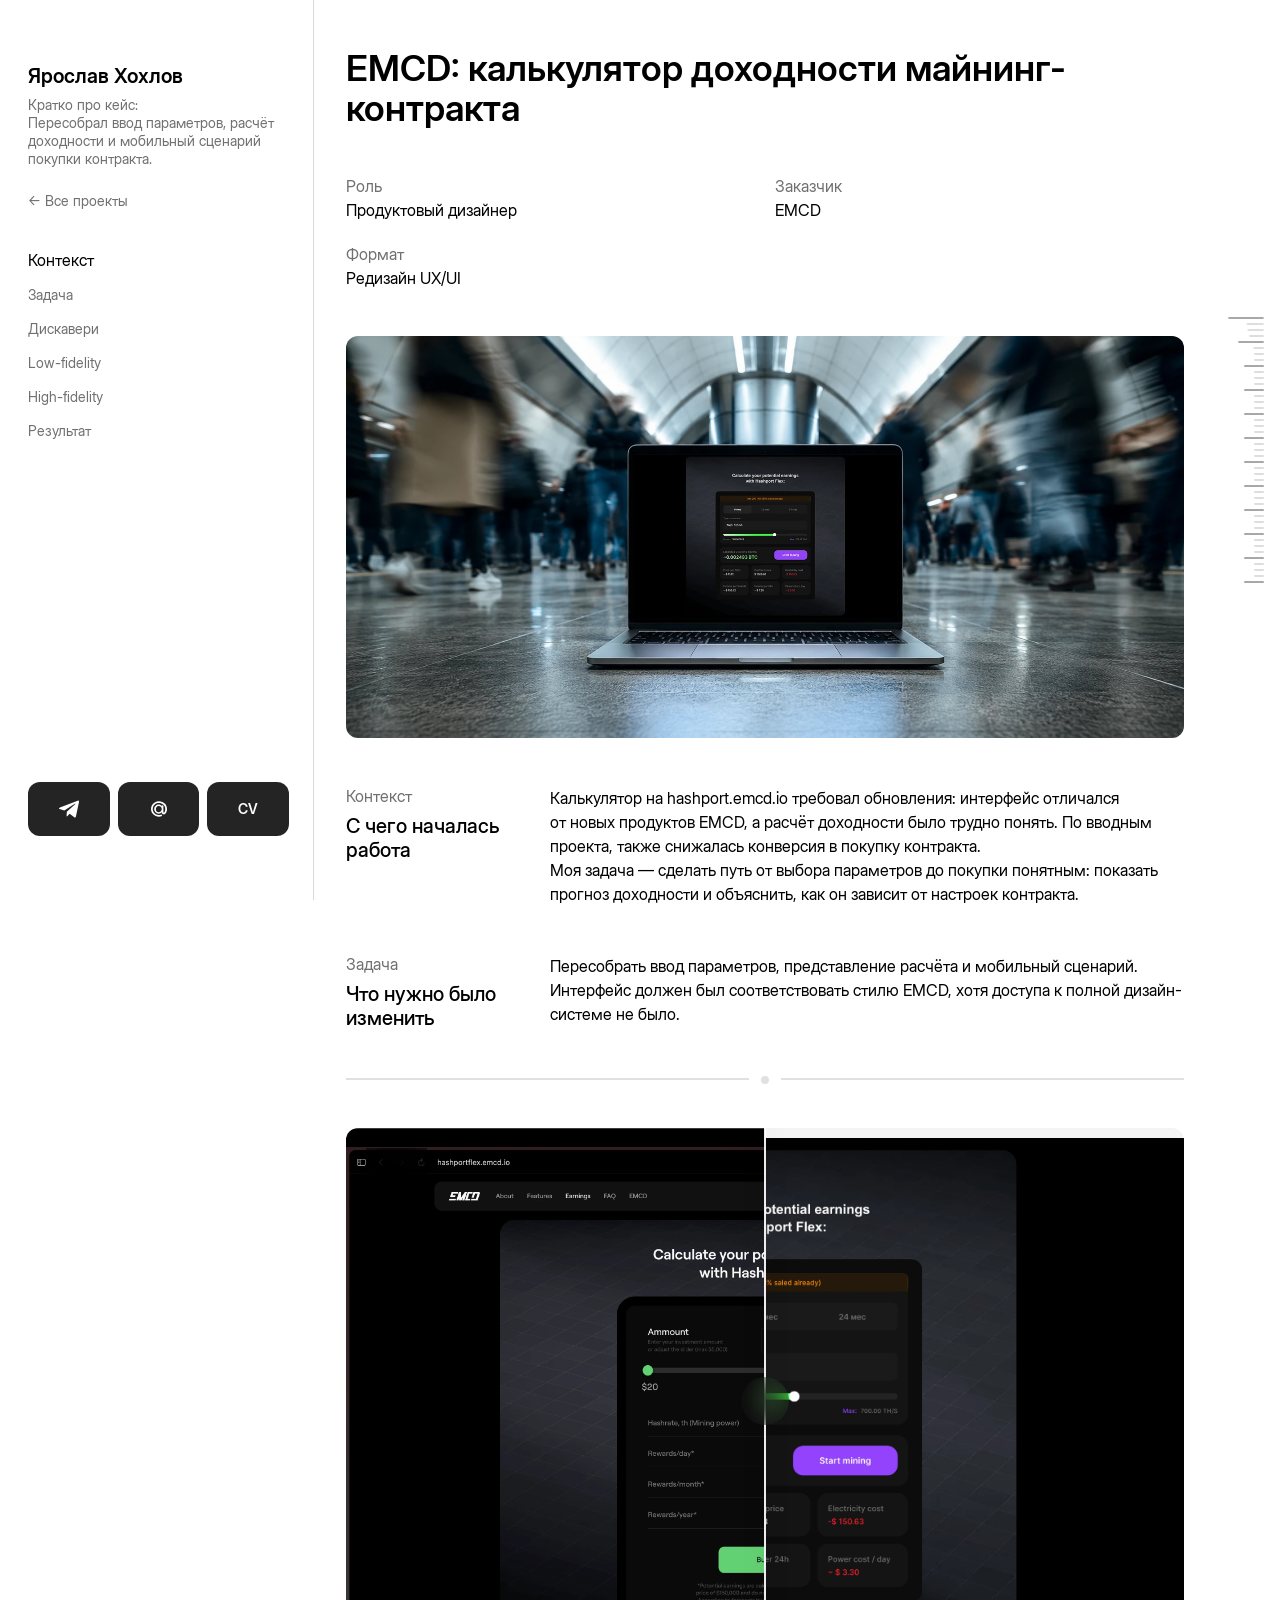
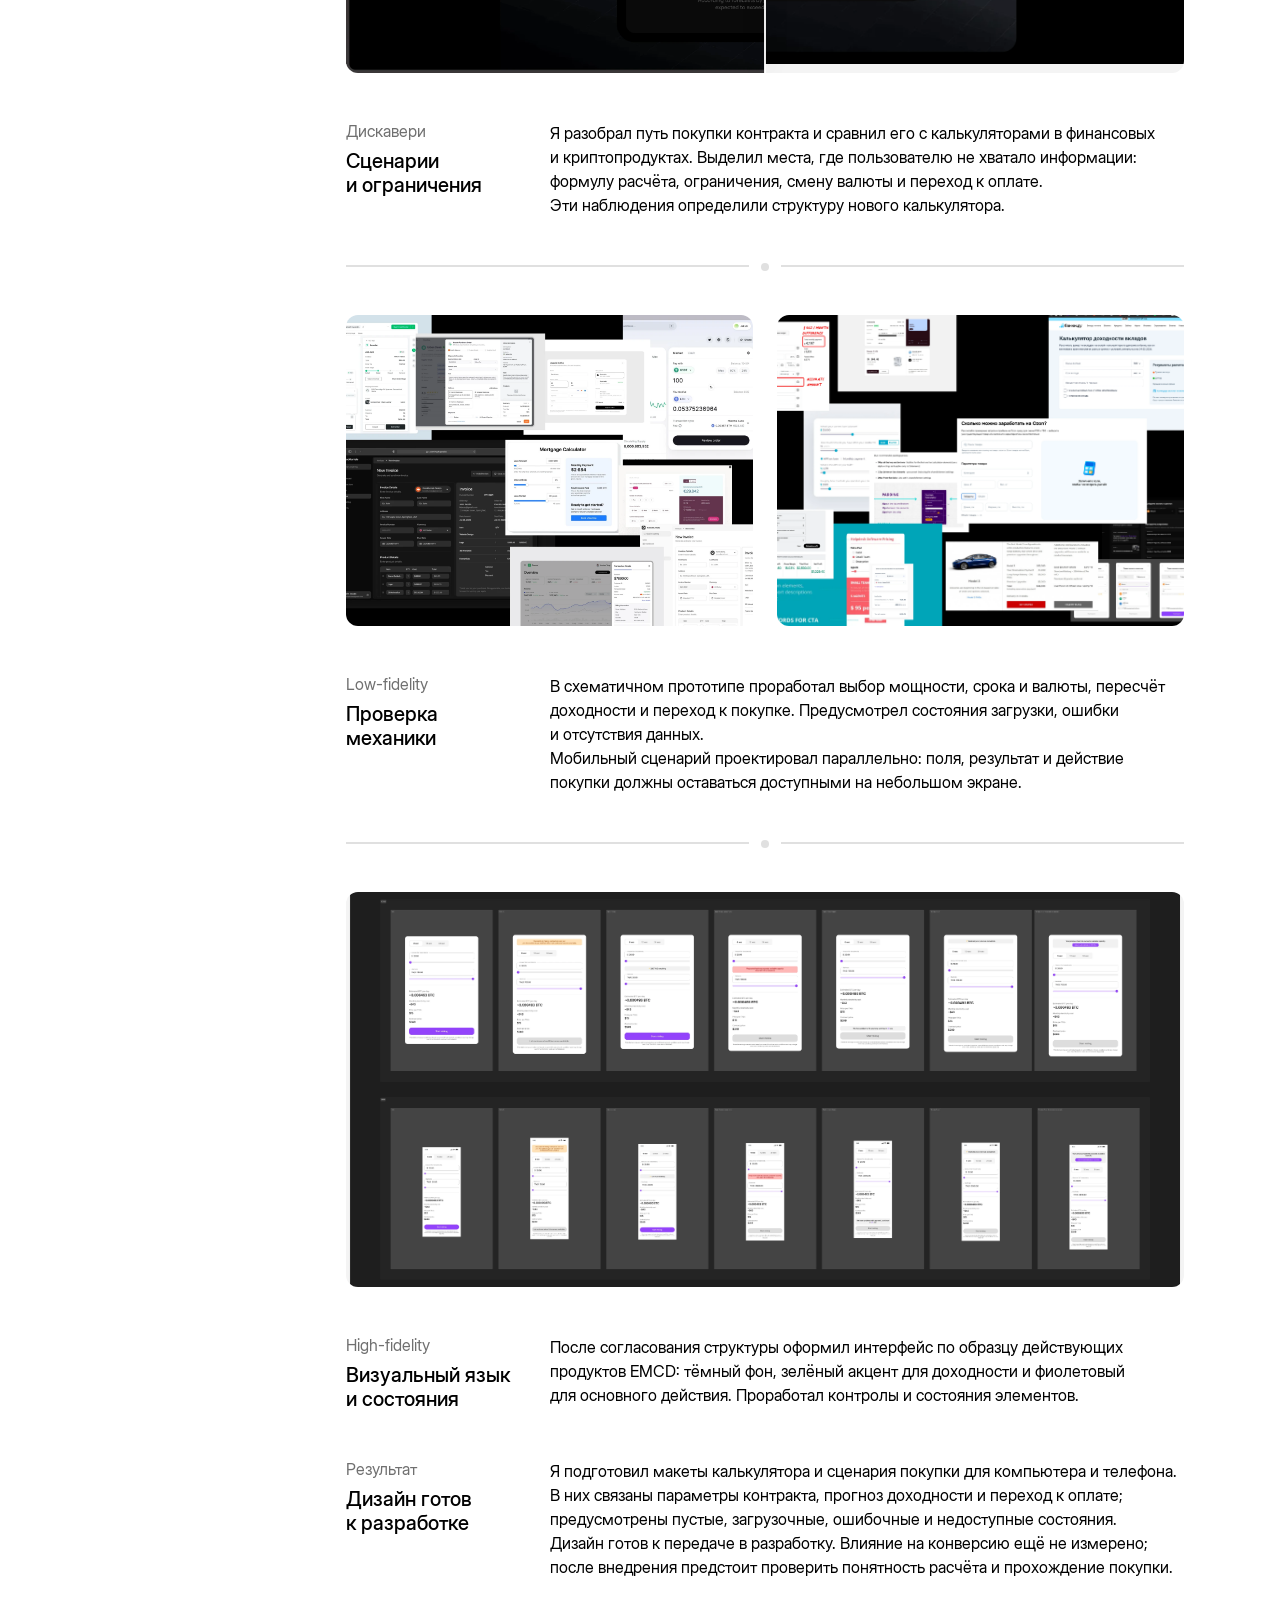
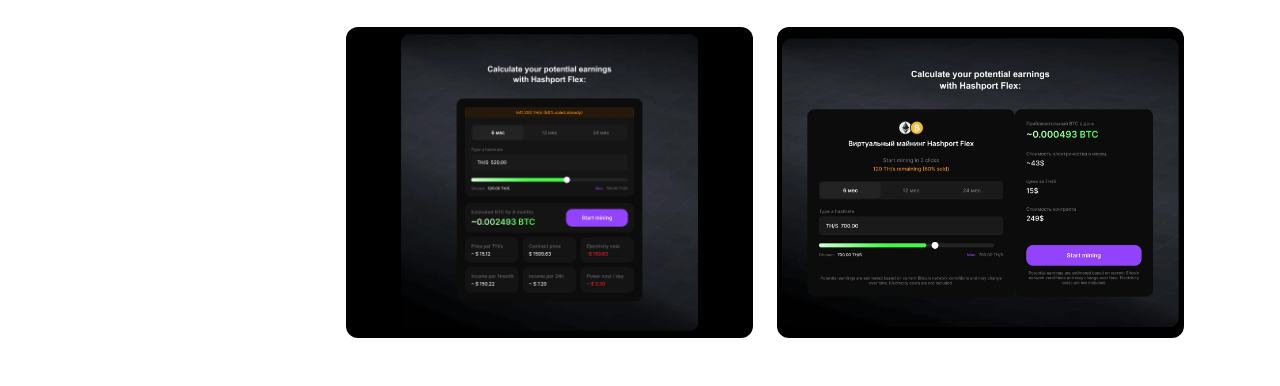
==== commit 7bdb3745: "Add progressive text reveal to portfolio case studies" ====
--- a/emcd.html
+++ b/emcd.html
@@ -12,9 +12,9 @@
   <link rel="icon" type="image/png" sizes="512x512" href="assets/favicon-512.png" />
   <link rel="apple-touch-icon" href="assets/apple-touch-icon.png" />
   <link rel="stylesheet" href="styles.css?v=i18n-language-switch" />
-  <link rel="stylesheet" href="case-layout.css?v=contacts-3" />
-<link rel="stylesheet" href="fonts.css?v=woff2-1"></head>
-<body class="case-format">
+  <link rel="stylesheet" href="case-layout.css?v=typing-1" />
+<link rel="stylesheet" href="fonts.css?v=woff2-1"><style>.page-loader{display:none}html.page-is-loading{overflow:hidden}.page-is-loading .page-loader{position:fixed;inset:0;z-index:10000;display:flex;flex-direction:column;align-items:center;justify-content:center;gap:20px;padding:24px;background:#fafafa;color:#242424;text-align:center;font:16px/1.5 Arial,sans-serif}.page-loader__spinner{width:40px;height:40px;border:3px solid #ddd;border-top-color:#242424;border-radius:50%;animation:page-spin .9s linear infinite}.page-loader__actions,.page-loader__slow{display:none}.page-loading-slow .page-loader__actions{display:flex;gap:12px;flex-wrap:wrap;justify-content:center}.page-loading-slow .page-loader__slow{display:block;max-width:340px}.page-loader button{border:1px solid #ccc;border-radius:12px;padding:12px 16px;background:white;color:#242424;cursor:pointer;font:inherit}.page-loader button:first-child{background:#242424;color:white}.page-loader p{margin:0}@keyframes page-spin{to{transform:rotate(360deg)}}@media(prefers-reduced-motion:reduce){.page-loader__spinner{animation:none}}</style><script>document.documentElement.classList.add('page-is-loading');window.pageLoadingDeadline=setTimeout(function(){document.documentElement.classList.add('page-loading-slow')},20000);</script></head>
+<body class="case-format"><div class="page-loader" aria-label="Загрузка сайта"><span class="page-loader__spinner" aria-hidden="true"></span><p role="status" aria-live="polite">Загружаем портфолио…</p><p class="page-loader__slow">Загрузка затянулась. Можно повторить попытку или открыть загруженную часть сайта.</p><div class="page-loader__actions"><button type="button" onclick="location.reload()">Повторить</button><button type="button" onclick="clearTimeout(window.pageLoadingDeadline);document.documentElement.classList.remove('page-is-loading','page-loading-slow');this.closest('.page-loader').remove()">Открыть сайт</button></div></div>
 <aside class="case-sidebar" aria-label="О кейсе и навигация">
 <a class="case-home" href="index.html" aria-label="Все проекты"><span>Ярослав Хохлов</span></a>
 <div class="case-summary-short"><p>Кратко про кейс:</p><p>Пересобрал ввод параметров, расчёт доходности и мобильный сценарий покупки контракта.</p></div>
@@ -126,5 +126,5 @@
   <script src="script.js?v=i18n-language-switch"></script>
 <div class="case-minimap" aria-hidden="true"></div>
 <script src="case-layout.js?v=2"></script>
-</body>
+<script src="page-loading.js?v=ready-2" defer></script></body>
 </html>
--- a/case-layout.css
+++ b/case-layout.css
@@ -99,3 +99,7 @@
 .case-contact-button img[width="24"] {width:24px;height:24px;}
 .case-contact-button img[width="16"] {width:16px;height:16px;}
 @media(max-width:720px) {.case-contacts {order:3;max-width:301px;}}
+
+.case-typing-word {animation:case-type-word 120ms ease-out both;animation-delay:var(--typing-delay,0ms);}
+@keyframes case-type-word {from {opacity:0;} to {opacity:1;}}
+@media(prefers-reduced-motion:reduce),print {.case-typing-word {animation:none!important;opacity:1!important;}}
